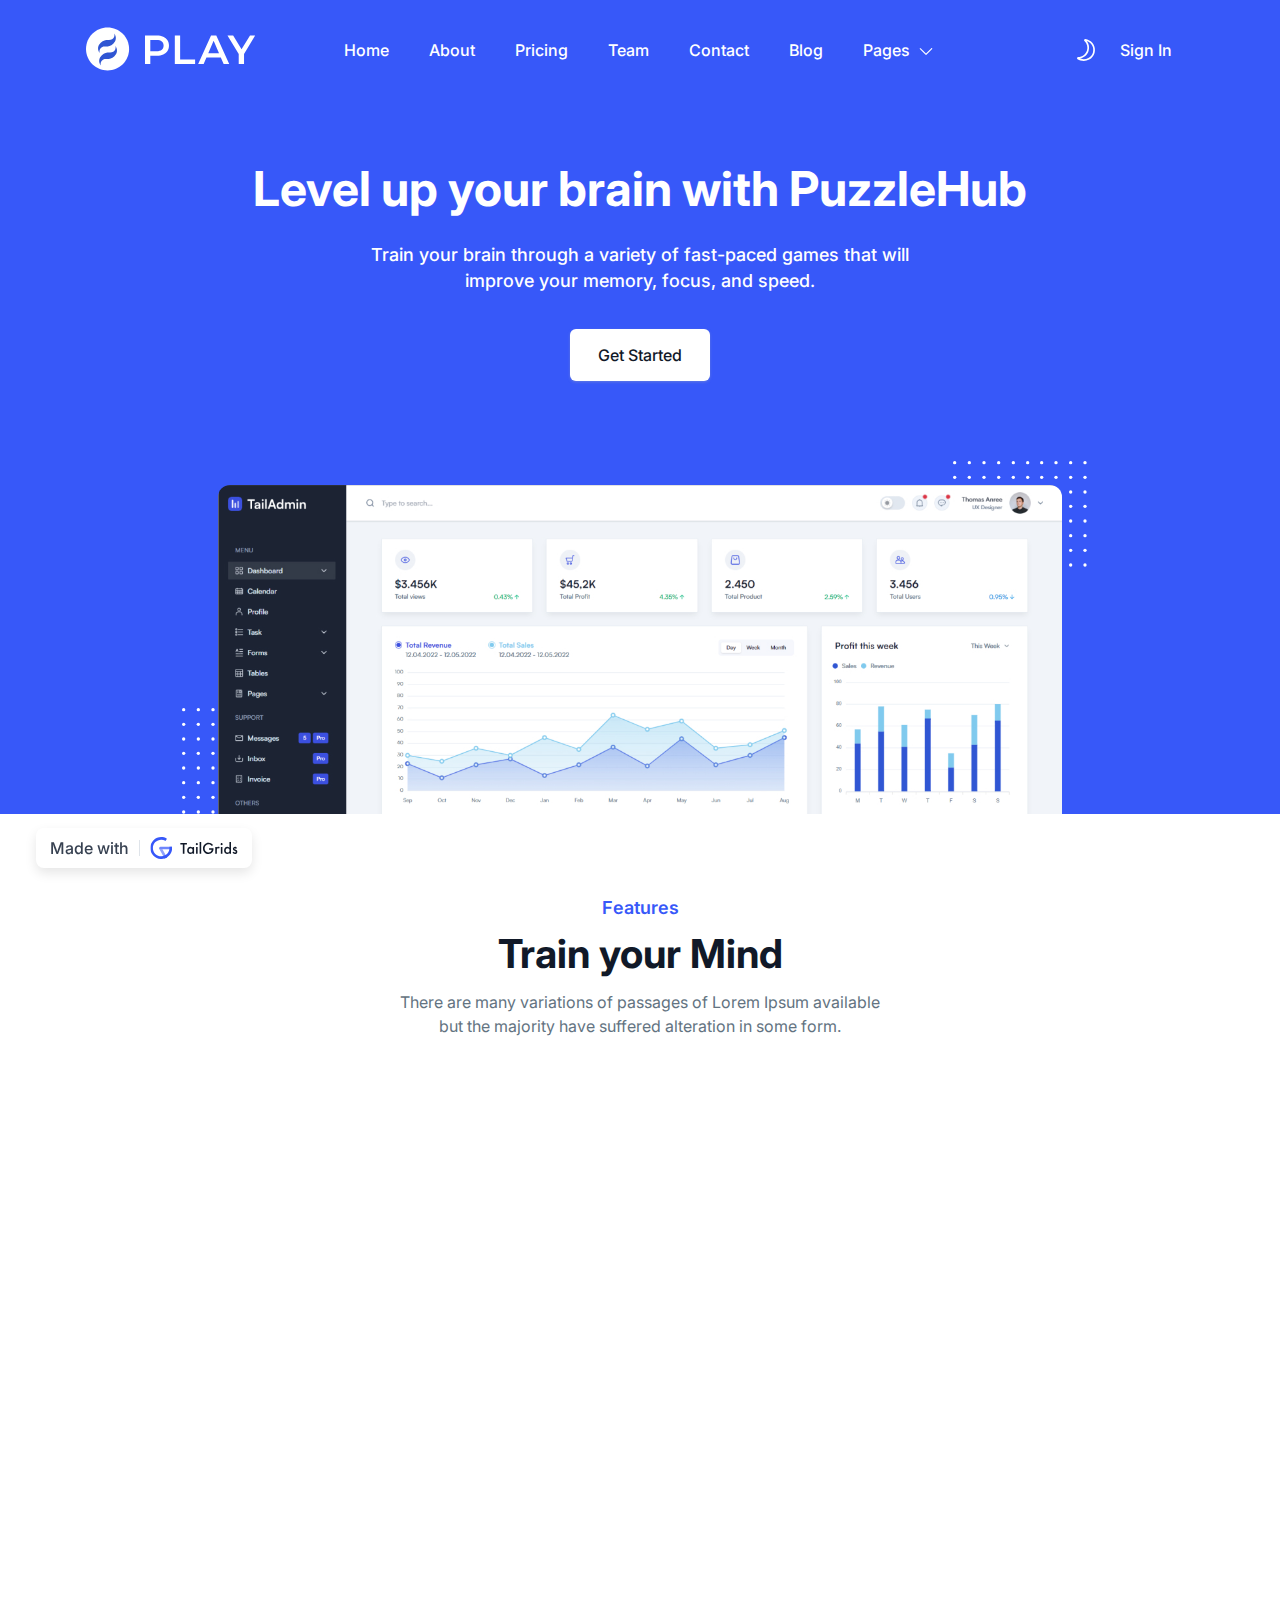
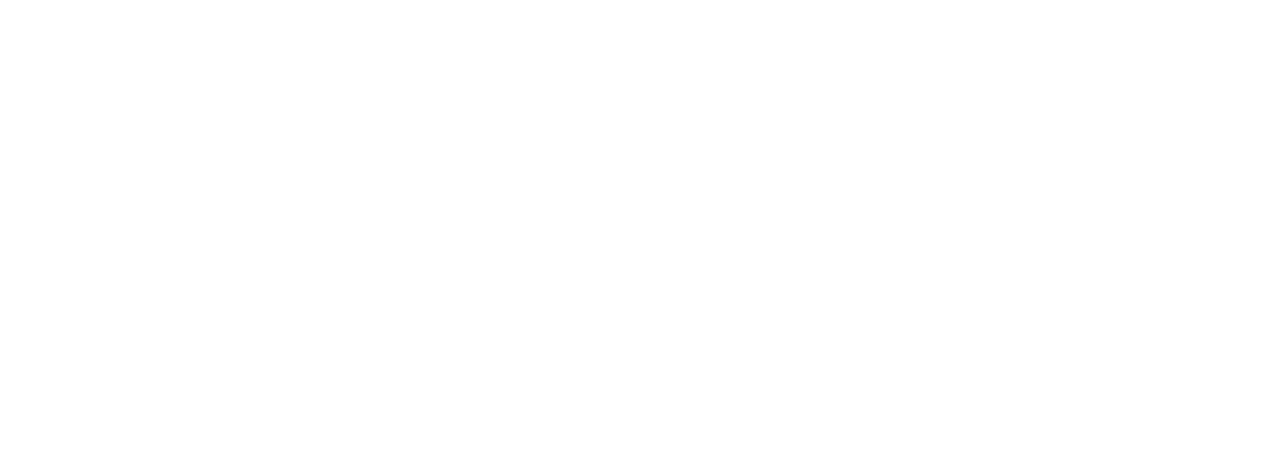
==== index.html @ fcffe61e "first commit" ====
<!DOCTYPE html>
<html lang="en" class="scroll-smooth">
  <head>
    <meta charset="UTF-8" />
    <meta http-equiv="X-UA-Compatible" content="IE=edge" />
    <meta name="viewport" content="width=device-width, initial-scale=1.0" />
    <title>
      Play | Free Tailwind CSS Template for Startup and SaaS By TailGrids
    </title>
    <link
      rel="shortcut icon"
      href="assets/images/favicon.png"
      type="image/x-icon"
    />
    <link rel="stylesheet" href="assets/css/swiper-bundle.min.css" />
    <link rel="stylesheet" href="assets/css/animate.css" />
    <link rel="stylesheet" href="assets/css/tailwind.css" />

    <!-- ==== WOW JS ==== -->
    <script src="assets/js/wow.min.js"></script>
    <script>
      new WOW().init();
    </script>
  </head>

  <body>
    <!-- ====== Navbar Section Start -->
    <div
      class="ud-header absolute left-0 top-0 z-40 flex w-full items-center bg-transparent"
    >
      <div class="container">
        <div class="relative -mx-4 flex items-center justify-between">
          <div class="w-60 max-w-full px-4">
            <a href="index.html" class="navbar-logo block w-full py-5">
              <img
                src="assets/images/logo/logo-white.svg"
                alt="logo"
                class="header-logo w-full"
              />
            </a>
          </div>
          <div class="flex w-full items-center justify-between px-4">
            <div>
              <button
                id="navbarToggler"
                class="absolute right-4 top-1/2 block -translate-y-1/2 rounded-lg px-3 py-[6px] ring-primary focus:ring-2 lg:hidden"
              >
                <span
                  class="relative my-[6px] block h-[2px] w-[30px] bg-white"
                ></span>
                <span
                  class="relative my-[6px] block h-[2px] w-[30px] bg-white"
                ></span>
                <span
                  class="relative my-[6px] block h-[2px] w-[30px] bg-white"
                ></span>
              </button>
              <nav
                id="navbarCollapse"
                class="absolute right-4 top-full hidden w-full max-w-[250px] rounded-lg bg-white py-5 shadow-lg dark:bg-dark-2 lg:static lg:block lg:w-full lg:max-w-full lg:bg-transparent lg:px-4 lg:py-0 lg:shadow-none dark:lg:bg-transparent xl:px-6"
              >
                <ul class="blcok lg:flex 2xl:ml-20">
                  <li class="group relative">
                    <a
                      href="#home"
                      class="ud-menu-scroll mx-8 flex py-2 text-base font-medium text-dark group-hover:text-primary dark:text-white lg:mr-0 lg:inline-flex lg:px-0 lg:py-6 lg:text-white lg:group-hover:text-white lg:group-hover:opacity-70"
                    >
                      Home
                    </a>
                  </li>
                  <li class="group relative">
                    <a
                      href="#about"
                      class="ud-menu-scroll mx-8 flex py-2 text-base font-medium text-dark group-hover:text-primary dark:text-white lg:ml-7 lg:mr-0 lg:inline-flex lg:px-0 lg:py-6 lg:text-white lg:group-hover:text-white lg:group-hover:opacity-70 xl:ml-10"
                    >
                      About
                    </a>
                  </li>
                  <li class="group relative">
                    <a
                      href="#pricing"
                      class="ud-menu-scroll mx-8 flex py-2 text-base font-medium text-dark group-hover:text-primary dark:text-white lg:ml-7 lg:mr-0 lg:inline-flex lg:px-0 lg:py-6 lg:text-white lg:group-hover:text-white lg:group-hover:opacity-70 xl:ml-10"
                    >
                      Pricing
                    </a>
                  </li>
                  <li class="group relative">
                    <a
                      href="#team"
                      class="ud-menu-scroll mx-8 flex py-2 text-base font-medium text-dark group-hover:text-primary dark:text-white lg:ml-7 lg:mr-0 lg:inline-flex lg:px-0 lg:py-6 lg:text-white lg:group-hover:text-white lg:group-hover:opacity-70 xl:ml-10"
                    >
                      Team
                    </a>
                  </li>
                  <li class="group relative">
                    <a
                      href="#contact"
                      class="ud-menu-scroll mx-8 flex py-2 text-base font-medium text-dark group-hover:text-primary dark:text-white lg:ml-7 lg:mr-0 lg:inline-flex lg:px-0 lg:py-6 lg:text-white lg:group-hover:text-white lg:group-hover:opacity-70 xl:ml-10"
                    >
                      Contact
                    </a>
                  </li>
                  <li class="group relative">
                    <a
                      href="blog-grids.html"
                      class="ud-menu-scroll mx-8 flex py-2 text-base font-medium text-dark group-hover:text-primary dark:text-white lg:ml-7 lg:mr-0 lg:inline-flex lg:px-0 lg:py-6 lg:text-white lg:group-hover:text-white lg:group-hover:opacity-70 xl:ml-10"
                    >
                      Blog
                    </a>
                  </li>
                  <li class="submenu-item group relative">
                    <a
                      href="javascript:void(0)"
                      class="relative mx-8 flex items-center justify-between py-2 text-base font-medium text-dark group-hover:text-primary dark:text-white lg:ml-8 lg:mr-0 lg:inline-flex lg:py-6 lg:pl-0 lg:pr-4 lg:text-white lg:group-hover:text-white lg:group-hover:opacity-70 xl:ml-10"
                    >
                      Pages

                      <svg
                        class="ml-2 fill-current"
                        width="16"
                        height="20"
                        viewBox="0 0 16 20"
                        fill="none"
                        xmlns="http://www.w3.org/2000/svg"
                      >
                        <path
                          d="M7.99999 14.9C7.84999 14.9 7.72499 14.85 7.59999 14.75L1.84999 9.10005C1.62499 8.87505 1.62499 8.52505 1.84999 8.30005C2.07499 8.07505 2.42499 8.07505 2.64999 8.30005L7.99999 13.525L13.35 8.25005C13.575 8.02505 13.925 8.02505 14.15 8.25005C14.375 8.47505 14.375 8.82505 14.15 9.05005L8.39999 14.7C8.27499 14.825 8.14999 14.9 7.99999 14.9Z"
                        />
                      </svg>
                    </a>
                    <div
                      class="submenu relative left-0 top-full hidden w-[250px] rounded-sm bg-white p-4 transition-[top] duration-300 group-hover:opacity-100 dark:bg-dark-2 lg:invisible lg:absolute lg:top-[110%] lg:block lg:opacity-0 lg:shadow-lg lg:group-hover:visible lg:group-hover:top-full"
                    >
                      <a
                        href="about.html"
                        class="block rounded px-4 py-[10px] text-sm text-body-color hover:text-primary dark:text-dark-6 dark:hover:text-primary"
                      >
                        About Page
                      </a>
                      <a
                        href="pricing.html"
                        class="block rounded px-4 py-[10px] text-sm text-body-color hover:text-primary dark:text-dark-6 dark:hover:text-primary"
                      >
                        Pricing Page
                      </a>
                      <a
                        href="contact.html"
                        class="block rounded px-4 py-[10px] text-sm text-body-color hover:text-primary dark:text-dark-6 dark:hover:text-primary"
                      >
                        Contact Page
                      </a>
                      <a
                        href="blog-grids.html"
                        class="block rounded px-4 py-[10px] text-sm text-body-color hover:text-primary dark:text-dark-6 dark:hover:text-primary"
                      >
                        Blog Grid Page
                      </a>
                      <a
                        href="blog-details.html"
                        class="block rounded px-4 py-[10px] text-sm text-body-color hover:text-primary dark:text-dark-6 dark:hover:text-primary"
                      >
                        Blog Details Page
                      </a>
                      <a
                        href="404.html"
                        class="block rounded px-4 py-[10px] text-sm text-body-color hover:text-primary dark:text-dark-6 dark:hover:text-primary"
                      >
                        404 Page
                      </a>
                    </div>
                  </li>
                </ul>
              </nav>
            </div>
            <div class="flex items-center justify-end pr-16 lg:pr-0">
              <label
                for="themeSwitcher"
                class="inline-flex cursor-pointer items-center"
                aria-label="themeSwitcher"
                name="themeSwitcher"
              >
                <input
                  type="checkbox"
                  name="themeSwitcher"
                  id="themeSwitcher"
                  class="sr-only"
                />
                <span class="block text-white dark:hidden">
                  <svg
                    class="fill-current"
                    width="24"
                    height="24"
                    viewBox="0 0 24 24"
                    fill="none"
                    xmlns="http://www.w3.org/2000/svg"
                  >
                    <path
                      d="M13.3125 1.50001C12.675 1.31251 12.0375 1.16251 11.3625 1.05001C10.875 0.975006 10.35 1.23751 10.1625 1.68751C9.93751 2.13751 10.05 2.70001 10.425 3.00001C13.0875 5.47501 14.0625 9.11251 12.975 12.525C11.775 16.3125 8.25001 18.975 4.16251 19.0875C3.63751 19.0875 3.22501 19.425 3.07501 19.9125C2.92501 20.4 3.15001 20.925 3.56251 21.1875C4.50001 21.75 5.43751 22.2 6.37501 22.5C7.46251 22.8375 8.58751 22.9875 9.71251 22.9875C11.625 22.9875 13.5 22.5 15.1875 21.5625C17.85 20.1 19.725 17.7375 20.55 14.8875C22.1625 9.26251 18.975 3.37501 13.3125 1.50001ZM18.9375 14.4C18.2625 16.8375 16.6125 18.825 14.4 20.0625C12.075 21.3375 9.41251 21.6 6.90001 20.85C6.63751 20.775 6.33751 20.6625 6.07501 20.55C10.05 19.7625 13.35 16.9125 14.5875 13.0125C15.675 9.56251 15 5.92501 12.7875 3.07501C17.5875 4.68751 20.2875 9.67501 18.9375 14.4Z"
                    />
                  </svg>
                </span>
                <span class="hidden text-white dark:block">
                  <svg
                    class="fill-current"
                    width="24"
                    height="24"
                    viewBox="0 0 24 24"
                    fill="none"
                    xmlns="http://www.w3.org/2000/svg"
                  >
                    <g clip-path="url(#clip0_2172_3070)">
                      <path
                        d="M12 6.89999C9.18752 6.89999 6.90002 9.18749 6.90002 12C6.90002 14.8125 9.18752 17.1 12 17.1C14.8125 17.1 17.1 14.8125 17.1 12C17.1 9.18749 14.8125 6.89999 12 6.89999ZM12 15.4125C10.125 15.4125 8.58752 13.875 8.58752 12C8.58752 10.125 10.125 8.58749 12 8.58749C13.875 8.58749 15.4125 10.125 15.4125 12C15.4125 13.875 13.875 15.4125 12 15.4125Z"
                      />
                      <path
                        d="M12 4.2375C12.45 4.2375 12.8625 3.8625 12.8625 3.375V1.5C12.8625 1.05 12.4875 0.637497 12 0.637497C11.55 0.637497 11.1375 1.0125 11.1375 1.5V3.4125C11.175 3.8625 11.55 4.2375 12 4.2375Z"
                      />
                      <path
                        d="M12 19.7625C11.55 19.7625 11.1375 20.1375 11.1375 20.625V22.5C11.1375 22.95 11.5125 23.3625 12 23.3625C12.45 23.3625 12.8625 22.9875 12.8625 22.5V20.5875C12.8625 20.1375 12.45 19.7625 12 19.7625Z"
                      />
                      <path
                        d="M18.1125 6.74999C18.3375 6.74999 18.5625 6.67499 18.7125 6.48749L19.9125 5.28749C20.25 4.94999 20.25 4.42499 19.9125 4.08749C19.575 3.74999 19.05 3.74999 18.7125 4.08749L17.5125 5.28749C17.175 5.62499 17.175 6.14999 17.5125 6.48749C17.6625 6.67499 17.8875 6.74999 18.1125 6.74999Z"
                      />
                      <path
                        d="M5.32501 17.5125L4.12501 18.675C3.78751 19.0125 3.78751 19.5375 4.12501 19.875C4.27501 20.025 4.50001 20.1375 4.72501 20.1375C4.95001 20.1375 5.17501 20.0625 5.32501 19.875L6.52501 18.675C6.86251 18.3375 6.86251 17.8125 6.52501 17.475C6.18751 17.175 5.62501 17.175 5.32501 17.5125Z"
                      />
                      <path
                        d="M22.5 11.175H20.5875C20.1375 11.175 19.725 11.55 19.725 12.0375C19.725 12.4875 20.1 12.9 20.5875 12.9H22.5C22.95 12.9 23.3625 12.525 23.3625 12.0375C23.3625 11.55 22.95 11.175 22.5 11.175Z"
                      />
                      <path
                        d="M4.23751 12C4.23751 11.55 3.86251 11.1375 3.37501 11.1375H1.50001C1.05001 11.1375 0.637512 11.5125 0.637512 12C0.637512 12.45 1.01251 12.8625 1.50001 12.8625H3.41251C3.86251 12.8625 4.23751 12.45 4.23751 12Z"
                      />
                      <path
                        d="M18.675 17.5125C18.3375 17.175 17.8125 17.175 17.475 17.5125C17.1375 17.85 17.1375 18.375 17.475 18.7125L18.675 19.9125C18.825 20.0625 19.05 20.175 19.275 20.175C19.5 20.175 19.725 20.1 19.875 19.9125C20.2125 19.575 20.2125 19.05 19.875 18.7125L18.675 17.5125Z"
                      />
                      <path
                        d="M5.32501 4.125C4.98751 3.7875 4.46251 3.7875 4.12501 4.125C3.78751 4.4625 3.78751 4.9875 4.12501 5.325L5.32501 6.525C5.47501 6.675 5.70001 6.7875 5.92501 6.7875C6.15001 6.7875 6.37501 6.7125 6.52501 6.525C6.86251 6.1875 6.86251 5.6625 6.52501 5.325L5.32501 4.125Z"
                      />
                    </g>
                    <defs>
                      <clipPath id="clip0_2172_3070">
                        <rect width="24" height="24" fill="white" />
                      </clipPath>
                    </defs>
                  </svg>
                </span>
              </label>
              <div class="hidden sm:flex">
                <a
                  href="signin.html"
                  class="loginBtn px-[22px] py-2 text-base font-medium text-white hover:opacity-70"
                >
                  Sign In
                </a>
              </div>
            </div>
          </div>
        </div>
      </div>
    </div>
    <!-- ====== Navbar Section End -->

<!-- ====== Hero Section Start -->
<div
id="home"
class="relative overflow-hidden bg-primary pt-[120px] md:pt-[130px] lg:pt-[160px]"
>
<div class="container">
  <div class="-mx-4 flex flex-wrap items-center">
    <div class="w-full px-4">
      <div
        class="hero-content wow fadeInUp mx-auto max-w-[780px] text-center"
        data-wow-delay=".2s"
      >
        <h1
          class="mb-6 text-3xl font-bold leading-snug text-white sm:text-4xl sm:leading-snug lg:text-5xl lg:leading-[1.2]"
        >
          Level up your brain with PuzzleHub
        </h1>
        <p
          class="mx-auto mb-9 max-w-[600px] text-base font-medium text-white sm:text-lg sm:leading-[1.44]"
        >
        Train your brain through a variety of fast-paced games 
        that will improve your memory, focus, and speed.
        </p>
        <ul
          class="mb-10 flex flex-wrap items-center justify-center gap-5"
        >
          <li>
            <a
              id="getStartedButton"
              class="inline-flex items-center justify-center rounded-md bg-white px-7 py-[14px] text-center text-base font-medium text-dark shadow-1 transition duration-300 ease-in-out hover:bg-gray-2 hover:text-body-color"
            >
              Get Started
            </a>
          </li>
        </ul>
      </div>
    </div>

    <div class="w-full px-4">
      <div
        class="wow fadeInUp relative z-10 mx-auto max-w-[845px]"
        data-wow-delay=".25s"
      >
        <div class="mt-16">
          <img
            src="assets/images/hero/hero-image.jpg"
            alt="hero"
            class="mx-auto max-w-full rounded-t-xl rounded-tr-xl"
          />
        </div>
        <div class="absolute -left-9 bottom-0 z-[-1]">
          <svg
            width="134"
            height="106"
            viewBox="0 0 134 106"
            fill="none"
            xmlns="http://www.w3.org/2000/svg"
          >
            <circle
              cx="1.66667"
              cy="104"
              r="1.66667"
              transform="rotate(-90 1.66667 104)"
              fill="white"
            />
            <circle
              cx="16.3333"
              cy="104"
              r="1.66667"
              transform="rotate(-90 16.3333 104)"
              fill="white"
            />
            <circle
              cx="31"
              cy="104"
              r="1.66667"
              transform="rotate(-90 31 104)"
              fill="white"
            />
            <circle
              cx="45.6667"
              cy="104"
              r="1.66667"
              transform="rotate(-90 45.6667 104)"
              fill="white"
            />
            <circle
              cx="60.3333"
              cy="104"
              r="1.66667"
              transform="rotate(-90 60.3333 104)"
              fill="white"
            />
            <circle
              cx="88.6667"
              cy="104"
              r="1.66667"
              transform="rotate(-90 88.6667 104)"
              fill="white"
            />
            <circle
              cx="117.667"
              cy="104"
              r="1.66667"
              transform="rotate(-90 117.667 104)"
              fill="white"
            />
            <circle
              cx="74.6667"
              cy="104"
              r="1.66667"
              transform="rotate(-90 74.6667 104)"
              fill="white"
            />
            <circle
              cx="103"
              cy="104"
              r="1.66667"
              transform="rotate(-90 103 104)"
              fill="white"
            />
            <circle
              cx="132"
              cy="104"
              r="1.66667"
              transform="rotate(-90 132 104)"
              fill="white"
            />
            <circle
              cx="1.66667"
              cy="89.3333"
              r="1.66667"
              transform="rotate(-90 1.66667 89.3333)"
              fill="white"
            />
            <circle
              cx="16.3333"
              cy="89.3333"
              r="1.66667"
              transform="rotate(-90 16.3333 89.3333)"
              fill="white"
            />
            <circle
              cx="31"
              cy="89.3333"
              r="1.66667"
              transform="rotate(-90 31 89.3333)"
              fill="white"
            />
            <circle
              cx="45.6667"
              cy="89.3333"
              r="1.66667"
              transform="rotate(-90 45.6667 89.3333)"
              fill="white"
            />
            <circle
              cx="60.3333"
              cy="89.3338"
              r="1.66667"
              transform="rotate(-90 60.3333 89.3338)"
              fill="white"
            />
            <circle
              cx="88.6667"
              cy="89.3338"
              r="1.66667"
              transform="rotate(-90 88.6667 89.3338)"
              fill="white"
            />
            <circle
              cx="117.667"
              cy="89.3338"
              r="1.66667"
              transform="rotate(-90 117.667 89.3338)"
              fill="white"
            />
            <circle
              cx="74.6667"
              cy="89.3338"
              r="1.66667"
              transform="rotate(-90 74.6667 89.3338)"
              fill="white"
            />
            <circle
              cx="103"
              cy="89.3338"
              r="1.66667"
              transform="rotate(-90 103 89.3338)"
              fill="white"
            />
            <circle
              cx="132"
              cy="89.3338"
              r="1.66667"
              transform="rotate(-90 132 89.3338)"
              fill="white"
            />
            <circle
              cx="1.66667"
              cy="74.6673"
              r="1.66667"
              transform="rotate(-90 1.66667 74.6673)"
              fill="white"
            />
            <circle
              cx="1.66667"
              cy="31.0003"
              r="1.66667"
              transform="rotate(-90 1.66667 31.0003)"
              fill="white"
            />
            <circle
              cx="16.3333"
              cy="74.6668"
              r="1.66667"
              transform="rotate(-90 16.3333 74.6668)"
              fill="white"
            />
            <circle
              cx="16.3333"
              cy="31.0003"
              r="1.66667"
              transform="rotate(-90 16.3333 31.0003)"
              fill="white"
            />
            <circle
              cx="31"
              cy="74.6668"
              r="1.66667"
              transform="rotate(-90 31 74.6668)"
              fill="white"
            />
            <circle
              cx="31"
              cy="31.0003"
              r="1.66667"
              transform="rotate(-90 31 31.0003)"
              fill="white"
            />
            <circle
              cx="45.6667"
              cy="74.6668"
              r="1.66667"
              transform="rotate(-90 45.6667 74.6668)"
              fill="white"
            />
            <circle
              cx="45.6667"
              cy="31.0003"
              r="1.66667"
              transform="rotate(-90 45.6667 31.0003)"
              fill="white"
            />
            <circle
              cx="60.3333"
              cy="74.6668"
              r="1.66667"
              transform="rotate(-90 60.3333 74.6668)"
              fill="white"
            />
            <circle
              cx="60.3333"
              cy="31.0001"
              r="1.66667"
              transform="rotate(-90 60.3333 31.0001)"
              fill="white"
            />
            <circle
              cx="88.6667"
              cy="74.6668"
              r="1.66667"
              transform="rotate(-90 88.6667 74.6668)"
              fill="white"
            />
            <circle
              cx="88.6667"
              cy="31.0001"
              r="1.66667"
              transform="rotate(-90 88.6667 31.0001)"
              fill="white"
            />
            <circle
              cx="117.667"
              cy="74.6668"
              r="1.66667"
              transform="rotate(-90 117.667 74.6668)"
              fill="white"
            />
            <circle
              cx="117.667"
              cy="31.0001"
              r="1.66667"
              transform="rotate(-90 117.667 31.0001)"
              fill="white"
            />
            <circle
              cx="74.6667"
              cy="74.6668"
              r="1.66667"
              transform="rotate(-90 74.6667 74.6668)"
              fill="white"
            />
            <circle
              cx="74.6667"
              cy="31.0001"
              r="1.66667"
              transform="rotate(-90 74.6667 31.0001)"
              fill="white"
            />
            <circle
              cx="103"
              cy="74.6668"
              r="1.66667"
              transform="rotate(-90 103 74.6668)"
              fill="white"
            />
            <circle
              cx="103"
              cy="31.0001"
              r="1.66667"
              transform="rotate(-90 103 31.0001)"
              fill="white"
            />
            <circle
              cx="132"
              cy="74.6668"
              r="1.66667"
              transform="rotate(-90 132 74.6668)"
              fill="white"
            />
            <circle
              cx="132"
              cy="31.0001"
              r="1.66667"
              transform="rotate(-90 132 31.0001)"
              fill="white"
            />
            <circle
              cx="1.66667"
              cy="60.0003"
              r="1.66667"
              transform="rotate(-90 1.66667 60.0003)"
              fill="white"
            />
            <circle
              cx="1.66667"
              cy="16.3336"
              r="1.66667"
              transform="rotate(-90 1.66667 16.3336)"
              fill="white"
            />
            <circle
              cx="16.3333"
              cy="60.0003"
              r="1.66667"
              transform="rotate(-90 16.3333 60.0003)"
              fill="white"
            />
            <circle
              cx="16.3333"
              cy="16.3336"
              r="1.66667"
              transform="rotate(-90 16.3333 16.3336)"
              fill="white"
            />
            <circle
              cx="31"
              cy="60.0003"
              r="1.66667"
              transform="rotate(-90 31 60.0003)"
              fill="white"
            />
            <circle
              cx="31"
              cy="16.3336"
              r="1.66667"
              transform="rotate(-90 31 16.3336)"
              fill="white"
            />
            <circle
              cx="45.6667"
              cy="60.0003"
              r="1.66667"
              transform="rotate(-90 45.6667 60.0003)"
              fill="white"
            />
            <circle
              cx="45.6667"
              cy="16.3336"
              r="1.66667"
              transform="rotate(-90 45.6667 16.3336)"
              fill="white"
            />
            <circle
              cx="60.3333"
              cy="60.0003"
              r="1.66667"
              transform="rotate(-90 60.3333 60.0003)"
              fill="white"
            />
            <circle
              cx="60.3333"
              cy="16.3336"
              r="1.66667"
              transform="rotate(-90 60.3333 16.3336)"
              fill="white"
            />
            <circle
              cx="88.6667"
              cy="60.0003"
              r="1.66667"
              transform="rotate(-90 88.6667 60.0003)"
              fill="white"
            />
            <circle
              cx="88.6667"
              cy="16.3336"
              r="1.66667"
              transform="rotate(-90 88.6667 16.3336)"
              fill="white"
            />
            <circle
              cx="117.667"
              cy="60.0003"
              r="1.66667"
              transform="rotate(-90 117.667 60.0003)"
              fill="white"
            />
            <circle
              cx="117.667"
              cy="16.3336"
              r="1.66667"
              transform="rotate(-90 117.667 16.3336)"
              fill="white"
            />
            <circle
              cx="74.6667"
              cy="60.0003"
              r="1.66667"
              transform="rotate(-90 74.6667 60.0003)"
              fill="white"
            />
            <circle
              cx="74.6667"
              cy="16.3336"
              r="1.66667"
              transform="rotate(-90 74.6667 16.3336)"
              fill="white"
            />
            <circle
              cx="103"
              cy="60.0003"
              r="1.66667"
              transform="rotate(-90 103 60.0003)"
              fill="white"
            />
            <circle
              cx="103"
              cy="16.3336"
              r="1.66667"
              transform="rotate(-90 103 16.3336)"
              fill="white"
            />
            <circle
              cx="132"
              cy="60.0003"
              r="1.66667"
              transform="rotate(-90 132 60.0003)"
              fill="white"
            />
            <circle
              cx="132"
              cy="16.3336"
              r="1.66667"
              transform="rotate(-90 132 16.3336)"
              fill="white"
            />
            <circle
              cx="1.66667"
              cy="45.3336"
              r="1.66667"
              transform="rotate(-90 1.66667 45.3336)"
              fill="white"
            />
            <circle
              cx="1.66667"
              cy="1.66683"
              r="1.66667"
              transform="rotate(-90 1.66667 1.66683)"
              fill="white"
            />
            <circle
              cx="16.3333"
              cy="45.3336"
              r="1.66667"
              transform="rotate(-90 16.3333 45.3336)"
              fill="white"
            />
            <circle
              cx="16.3333"
              cy="1.66683"
              r="1.66667"
              transform="rotate(-90 16.3333 1.66683)"
              fill="white"
            />
            <circle
              cx="31"
              cy="45.3336"
              r="1.66667"
              transform="rotate(-90 31 45.3336)"
              fill="white"
            />
            <circle
              cx="31"
              cy="1.66683"
              r="1.66667"
              transform="rotate(-90 31 1.66683)"
              fill="white"
            />
            <circle
              cx="45.6667"
              cy="45.3336"
              r="1.66667"
              transform="rotate(-90 45.6667 45.3336)"
              fill="white"
            />
            <circle
              cx="45.6667"
              cy="1.66683"
              r="1.66667"
              transform="rotate(-90 45.6667 1.66683)"
              fill="white"
            />
            <circle
              cx="60.3333"
              cy="45.3338"
              r="1.66667"
              transform="rotate(-90 60.3333 45.3338)"
              fill="white"
            />
            <circle
              cx="60.3333"
              cy="1.66707"
              r="1.66667"
              transform="rotate(-90 60.3333 1.66707)"
              fill="white"
            />
            <circle
              cx="88.6667"
              cy="45.3338"
              r="1.66667"
              transform="rotate(-90 88.6667 45.3338)"
              fill="white"
            />
            <circle
              cx="88.6667"
              cy="1.66707"
              r="1.66667"
              transform="rotate(-90 88.6667 1.66707)"
              fill="white"
            />
            <circle
              cx="117.667"
              cy="45.3338"
              r="1.66667"
              transform="rotate(-90 117.667 45.3338)"
              fill="white"
            />
            <circle
              cx="117.667"
              cy="1.66707"
              r="1.66667"
              transform="rotate(-90 117.667 1.66707)"
              fill="white"
            />
            <circle
              cx="74.6667"
              cy="45.3338"
              r="1.66667"
              transform="rotate(-90 74.6667 45.3338)"
              fill="white"
            />
            <circle
              cx="74.6667"
              cy="1.66707"
              r="1.66667"
              transform="rotate(-90 74.6667 1.66707)"
              fill="white"
            />
            <circle
              cx="103"
              cy="45.3338"
              r="1.66667"
              transform="rotate(-90 103 45.3338)"
              fill="white"
            />
            <circle
              cx="103"
              cy="1.66707"
              r="1.66667"
              transform="rotate(-90 103 1.66707)"
              fill="white"
            />
            <circle
              cx="132"
              cy="45.3338"
              r="1.66667"
              transform="rotate(-90 132 45.3338)"
              fill="white"
            />
            <circle
              cx="132"
              cy="1.66707"
              r="1.66667"
              transform="rotate(-90 132 1.66707)"
              fill="white"
            />
          </svg>
        </div>
        <div class="absolute -right-6 -top-6 z-[-1]">
          <svg
            width="134"
            height="106"
            viewBox="0 0 134 106"
            fill="none"
            xmlns="http://www.w3.org/2000/svg"
          >
            <circle
              cx="1.66667"
              cy="104"
              r="1.66667"
              transform="rotate(-90 1.66667 104)"
              fill="white"
            />
            <circle
              cx="16.3333"
              cy="104"
              r="1.66667"
              transform="rotate(-90 16.3333 104)"
              fill="white"
            />
            <circle
              cx="31"
              cy="104"
              r="1.66667"
              transform="rotate(-90 31 104)"
              fill="white"
            />
            <circle
              cx="45.6667"
              cy="104"
              r="1.66667"
              transform="rotate(-90 45.6667 104)"
              fill="white"
            />
            <circle
              cx="60.3333"
              cy="104"
              r="1.66667"
              transform="rotate(-90 60.3333 104)"
              fill="white"
            />
            <circle
              cx="88.6667"
              cy="104"
              r="1.66667"
              transform="rotate(-90 88.6667 104)"
              fill="white"
            />
            <circle
              cx="117.667"
              cy="104"
              r="1.66667"
              transform="rotate(-90 117.667 104)"
              fill="white"
            />
            <circle
              cx="74.6667"
              cy="104"
              r="1.66667"
              transform="rotate(-90 74.6667 104)"
              fill="white"
            />
            <circle
              cx="103"
              cy="104"
              r="1.66667"
              transform="rotate(-90 103 104)"
              fill="white"
            />
            <circle
              cx="132"
              cy="104"
              r="1.66667"
              transform="rotate(-90 132 104)"
              fill="white"
            />
            <circle
              cx="1.66667"
              cy="89.3333"
              r="1.66667"
              transform="rotate(-90 1.66667 89.3333)"
              fill="white"
            />
            <circle
              cx="16.3333"
              cy="89.3333"
              r="1.66667"
              transform="rotate(-90 16.3333 89.3333)"
              fill="white"
            />
            <circle
              cx="31"
              cy="89.3333"
              r="1.66667"
              transform="rotate(-90 31 89.3333)"
              fill="white"
            />
            <circle
              cx="45.6667"
              cy="89.3333"
              r="1.66667"
              transform="rotate(-90 45.6667 89.3333)"
              fill="white"
            />
            <circle
              cx="60.3333"
              cy="89.3338"
              r="1.66667"
              transform="rotate(-90 60.3333 89.3338)"
              fill="white"
            />
            <circle
              cx="88.6667"
              cy="89.3338"
              r="1.66667"
              transform="rotate(-90 88.6667 89.3338)"
              fill="white"
            />
            <circle
              cx="117.667"
              cy="89.3338"
              r="1.66667"
              transform="rotate(-90 117.667 89.3338)"
              fill="white"
            />
            <circle
              cx="74.6667"
              cy="89.3338"
              r="1.66667"
              transform="rotate(-90 74.6667 89.3338)"
              fill="white"
            />
            <circle
              cx="103"
              cy="89.3338"
              r="1.66667"
              transform="rotate(-90 103 89.3338)"
              fill="white"
            />
            <circle
              cx="132"
              cy="89.3338"
              r="1.66667"
              transform="rotate(-90 132 89.3338)"
              fill="white"
            />
            <circle
              cx="1.66667"
              cy="74.6673"
              r="1.66667"
              transform="rotate(-90 1.66667 74.6673)"
              fill="white"
            />
            <circle
              cx="1.66667"
              cy="31.0003"
              r="1.66667"
              transform="rotate(-90 1.66667 31.0003)"
              fill="white"
            />
            <circle
              cx="16.3333"
              cy="74.6668"
              r="1.66667"
              transform="rotate(-90 16.3333 74.6668)"
              fill="white"
            />
            <circle
              cx="16.3333"
              cy="31.0003"
              r="1.66667"
              transform="rotate(-90 16.3333 31.0003)"
              fill="white"
            />
            <circle
              cx="31"
              cy="74.6668"
              r="1.66667"
              transform="rotate(-90 31 74.6668)"
              fill="white"
            />
            <circle
              cx="31"
              cy="31.0003"
              r="1.66667"
              transform="rotate(-90 31 31.0003)"
              fill="white"
            />
            <circle
              cx="45.6667"
              cy="74.6668"
              r="1.66667"
              transform="rotate(-90 45.6667 74.6668)"
              fill="white"
            />
            <circle
              cx="45.6667"
              cy="31.0003"
              r="1.66667"
              transform="rotate(-90 45.6667 31.0003)"
              fill="white"
            />
            <circle
              cx="60.3333"
              cy="74.6668"
              r="1.66667"
              transform="rotate(-90 60.3333 74.6668)"
              fill="white"
            />
            <circle
              cx="60.3333"
              cy="31.0001"
              r="1.66667"
              transform="rotate(-90 60.3333 31.0001)"
              fill="white"
            />
            <circle
              cx="88.6667"
              cy="74.6668"
              r="1.66667"
              transform="rotate(-90 88.6667 74.6668)"
              fill="white"
            />
            <circle
              cx="88.6667"
              cy="31.0001"
              r="1.66667"
              transform="rotate(-90 88.6667 31.0001)"
              fill="white"
            />
            <circle
              cx="117.667"
              cy="74.6668"
              r="1.66667"
              transform="rotate(-90 117.667 74.6668)"
              fill="white"
            />
            <circle
              cx="117.667"
              cy="31.0001"
              r="1.66667"
              transform="rotate(-90 117.667 31.0001)"
              fill="white"
            />
            <circle
              cx="74.6667"
              cy="74.6668"
              r="1.66667"
              transform="rotate(-90 74.6667 74.6668)"
              fill="white"
            />
            <circle
              cx="74.6667"
              cy="31.0001"
              r="1.66667"
              transform="rotate(-90 74.6667 31.0001)"
              fill="white"
            />
            <circle
              cx="103"
              cy="74.6668"
              r="1.66667"
              transform="rotate(-90 103 74.6668)"
              fill="white"
            />
            <circle
              cx="103"
              cy="31.0001"
              r="1.66667"
              transform="rotate(-90 103 31.0001)"
              fill="white"
            />
            <circle
              cx="132"
              cy="74.6668"
              r="1.66667"
              transform="rotate(-90 132 74.6668)"
              fill="white"
            />
            <circle
              cx="132"
              cy="31.0001"
              r="1.66667"
              transform="rotate(-90 132 31.0001)"
              fill="white"
            />
            <circle
              cx="1.66667"
              cy="60.0003"
              r="1.66667"
              transform="rotate(-90 1.66667 60.0003)"
              fill="white"
            />
            <circle
              cx="1.66667"
              cy="16.3336"
              r="1.66667"
              transform="rotate(-90 1.66667 16.3336)"
              fill="white"
            />
            <circle
              cx="16.3333"
              cy="60.0003"
              r="1.66667"
              transform="rotate(-90 16.3333 60.0003)"
              fill="white"
            />
            <circle
              cx="16.3333"
              cy="16.3336"
              r="1.66667"
              transform="rotate(-90 16.3333 16.3336)"
              fill="white"
            />
            <circle
              cx="31"
              cy="60.0003"
              r="1.66667"
              transform="rotate(-90 31 60.0003)"
              fill="white"
            />
            <circle
              cx="31"
              cy="16.3336"
              r="1.66667"
              transform="rotate(-90 31 16.3336)"
              fill="white"
            />
            <circle
              cx="45.6667"
              cy="60.0003"
              r="1.66667"
              transform="rotate(-90 45.6667 60.0003)"
              fill="white"
            />
            <circle
              cx="45.6667"
              cy="16.3336"
              r="1.66667"
              transform="rotate(-90 45.6667 16.3336)"
              fill="white"
            />
            <circle
              cx="60.3333"
              cy="60.0003"
              r="1.66667"
              transform="rotate(-90 60.3333 60.0003)"
              fill="white"
            />
            <circle
              cx="60.3333"
              cy="16.3336"
              r="1.66667"
              transform="rotate(-90 60.3333 16.3336)"
              fill="white"
            />
            <circle
              cx="88.6667"
              cy="60.0003"
              r="1.66667"
              transform="rotate(-90 88.6667 60.0003)"
              fill="white"
            />
            <circle
              cx="88.6667"
              cy="16.3336"
              r="1.66667"
              transform="rotate(-90 88.6667 16.3336)"
              fill="white"
            />
            <circle
              cx="117.667"
              cy="60.0003"
              r="1.66667"
              transform="rotate(-90 117.667 60.0003)"
              fill="white"
            />
            <circle
              cx="117.667"
              cy="16.3336"
              r="1.66667"
              transform="rotate(-90 117.667 16.3336)"
              fill="white"
            />
            <circle
              cx="74.6667"
              cy="60.0003"
              r="1.66667"
              transform="rotate(-90 74.6667 60.0003)"
              fill="white"
            />
            <circle
              cx="74.6667"
              cy="16.3336"
              r="1.66667"
              transform="rotate(-90 74.6667 16.3336)"
              fill="white"
            />
            <circle
              cx="103"
              cy="60.0003"
              r="1.66667"
              transform="rotate(-90 103 60.0003)"
              fill="white"
            />
            <circle
              cx="103"
              cy="16.3336"
              r="1.66667"
              transform="rotate(-90 103 16.3336)"
              fill="white"
            />
            <circle
              cx="132"
              cy="60.0003"
              r="1.66667"
              transform="rotate(-90 132 60.0003)"
              fill="white"
            />
            <circle
              cx="132"
              cy="16.3336"
              r="1.66667"
              transform="rotate(-90 132 16.3336)"
              fill="white"
            />
            <circle
              cx="1.66667"
              cy="45.3336"
              r="1.66667"
              transform="rotate(-90 1.66667 45.3336)"
              fill="white"
            />
            <circle
              cx="1.66667"
              cy="1.66683"
              r="1.66667"
              transform="rotate(-90 1.66667 1.66683)"
              fill="white"
            />
            <circle
              cx="16.3333"
              cy="45.3336"
              r="1.66667"
              transform="rotate(-90 16.3333 45.3336)"
              fill="white"
            />
            <circle
              cx="16.3333"
              cy="1.66683"
              r="1.66667"
              transform="rotate(-90 16.3333 1.66683)"
              fill="white"
            />
            <circle
              cx="31"
              cy="45.3336"
              r="1.66667"
              transform="rotate(-90 31 45.3336)"
              fill="white"
            />
            <circle
              cx="31"
              cy="1.66683"
              r="1.66667"
              transform="rotate(-90 31 1.66683)"
              fill="white"
            />
            <circle
              cx="45.6667"
              cy="45.3336"
              r="1.66667"
              transform="rotate(-90 45.6667 45.3336)"
              fill="white"
            />
            <circle
              cx="45.6667"
              cy="1.66683"
              r="1.66667"
              transform="rotate(-90 45.6667 1.66683)"
              fill="white"
            />
            <circle
              cx="60.3333"
              cy="45.3338"
              r="1.66667"
              transform="rotate(-90 60.3333 45.3338)"
              fill="white"
            />
            <circle
              cx="60.3333"
              cy="1.66707"
              r="1.66667"
              transform="rotate(-90 60.3333 1.66707)"
              fill="white"
            />
            <circle
              cx="88.6667"
              cy="45.3338"
              r="1.66667"
              transform="rotate(-90 88.6667 45.3338)"
              fill="white"
            />
            <circle
              cx="88.6667"
              cy="1.66707"
              r="1.66667"
              transform="rotate(-90 88.6667 1.66707)"
              fill="white"
            />
            <circle
              cx="117.667"
              cy="45.3338"
              r="1.66667"
              transform="rotate(-90 117.667 45.3338)"
              fill="white"
            />
            <circle
              cx="117.667"
              cy="1.66707"
              r="1.66667"
              transform="rotate(-90 117.667 1.66707)"
              fill="white"
            />
            <circle
              cx="74.6667"
              cy="45.3338"
              r="1.66667"
              transform="rotate(-90 74.6667 45.3338)"
              fill="white"
            />
            <circle
              cx="74.6667"
              cy="1.66707"
              r="1.66667"
              transform="rotate(-90 74.6667 1.66707)"
              fill="white"
            />
            <circle
              cx="103"
              cy="45.3338"
              r="1.66667"
              transform="rotate(-90 103 45.3338)"
              fill="white"
            />
            <circle
              cx="103"
              cy="1.66707"
              r="1.66667"
              transform="rotate(-90 103 1.66707)"
              fill="white"
            />
            <circle
              cx="132"
              cy="45.3338"
              r="1.66667"
              transform="rotate(-90 132 45.3338)"
              fill="white"
            />
            <circle
              cx="132"
              cy="1.66707"
              r="1.66667"
              transform="rotate(-90 132 1.66707)"
              fill="white"
            />
          </svg>
        </div>
      </div>
    </div>
  </div>
</div>
</div>
<!-- ====== Hero Section End -->

    <!-- ====== Features Section Start -->
    <section class="pb-8 pt-20 dark:bg-dark lg:pb-[70px] lg:pt-[420px]">
      <div class="container">
        <div class="-mx-4 flex flex-wrap">
          <div class="w-full px-4">
            <div class="mx-auto mb-12 max-w-[485px] text-center lg:mb-[70px]">
              <span class="mb-2 block text-lg font-semibold text-primary">
                Features
              </span>
              <h2
                class="mb-3 text-3xl font-bold text-dark dark:text-white sm:text-4xl md:text-[40px] md:leading-[1.2]"
              >
              Train your Mind
              </h2>
              <p class="text-base text-body-color dark:text-dark-6">
                There are many variations of passages of Lorem Ipsum available
                but the majority have suffered alteration in some form.
              </p>
            </div>
          </div>
        </div>
        <div class="-mx-4 flex flex-wrap">
          <div class="w-full px-4 md:w-1/2 lg:w-1/4">
            <div class="wow fadeInUp group mb-12" data-wow-delay=".1s">
              <div
                class="relative z-10 mb-10 flex h-[70px] w-[70px] items-center justify-center rounded-[14px] bg-primary"
              >
                <span
                  class="absolute left-0 top-0 -z-[1] mb-8 flex h-[70px] w-[70px] rotate-[25deg] items-center justify-center rounded-[14px] bg-primary bg-opacity-20 duration-300 group-hover:rotate-45"
                ></span>
                <svg
                  width="37"
                  height="37"
                  viewBox="0 0 37 37"
                  fill="none"
                  xmlns="http://www.w3.org/2000/svg"
                >
                  <path
                    d="M30.5801 8.30514H27.9926C28.6113 7.85514 29.1176 7.34889 29.3426 6.73014C29.6801 5.88639 29.6801 4.48014 27.9363 2.84889C26.0801 1.04889 24.3926 1.04889 23.3238 1.33014C20.9051 1.94889 19.2738 4.76139 18.3738 6.78639C17.4738 4.76139 15.8426 2.00514 13.4238 1.33014C12.3551 1.04889 10.6676 1.10514 8.81133 2.84889C7.06758 4.53639 7.12383 5.88639 7.40508 6.73014C7.63008 7.34889 8.13633 7.85514 8.75508 8.30514H5.71758C4.08633 8.30514 2.73633 9.65514 2.73633 11.2864V14.9989C2.73633 16.5739 4.03008 17.8676 5.60508 17.9239V31.6489C5.60508 33.5614 7.18008 35.1926 9.14883 35.1926H27.5426C29.4551 35.1926 31.0863 33.6176 31.0863 31.6489V17.8676C32.4926 17.6426 33.5613 16.4051 33.5613 14.9426V11.2301C33.5613 9.59889 32.2113 8.30514 30.5801 8.30514ZM23.9426 3.69264C23.9988 3.69264 24.1676 3.63639 24.3363 3.63639C24.7301 3.63639 25.3488 3.80514 26.1926 4.59264C26.8676 5.21139 27.0363 5.66139 26.9801 5.77389C26.6988 6.56139 23.8863 7.40514 20.6801 7.74264C21.4676 5.99889 22.6488 4.03014 23.9426 3.69264ZM10.4988 4.64889C11.3426 3.86139 11.9613 3.69264 12.3551 3.69264C12.5238 3.69264 12.6363 3.74889 12.7488 3.74889C14.0426 4.08639 15.2801 5.99889 16.0676 7.79889C12.8613 7.46139 10.0488 6.61764 9.76758 5.83014C9.71133 5.66139 9.88008 5.26764 10.4988 4.64889ZM5.26758 14.9426V11.2301C5.26758 11.0051 5.43633 10.7801 5.71758 10.7801H30.5801C30.8051 10.7801 31.0301 10.9489 31.0301 11.2301V14.9426C31.0301 15.1676 30.8613 15.3926 30.5801 15.3926H5.71758C5.49258 15.3926 5.26758 15.2239 5.26758 14.9426ZM27.5426 32.6614H9.14883C8.58633 32.6614 8.13633 32.2114 8.13633 31.6489V17.9239H28.4988V31.6489C28.5551 32.2114 28.1051 32.6614 27.5426 32.6614Z"
                    fill="white"
                  />
                </svg>
              </div>
              <h4 class="mb-3 text-xl font-bold text-dark dark:text-white">
                Coordination
              </h4>
              <p class="mb-8 text-body-color dark:text-dark-6 lg:mb-9">
                Boost your coordination skills and challenge your dexterity with our collection of interactive puzzles that will put your hand-eye coordination to the test.
              </p>
              <a
                href="javascript:void(0)"
                class="text-base font-medium text-dark hover:text-primary dark:text-white dark:hover:text-primary"
              >
                Learn More
              </a>
            </div>
          </div>
          <div class="w-full px-4 md:w-1/2 lg:w-1/4">
            <div class="wow fadeInUp group mb-12" data-wow-delay=".15s">
              <div
                class="relative z-10 mb-10 flex h-[70px] w-[70px] items-center justify-center rounded-[14px] bg-primary"
              >
                <span
                  class="absolute left-0 top-0 -z-[1] mb-8 flex h-[70px] w-[70px] rotate-[25deg] items-center justify-center rounded-[14px] bg-primary bg-opacity-20 duration-300 group-hover:rotate-45"
                ></span>
                <svg
                  width="36"
                  height="36"
                  viewBox="0 0 36 36"
                  fill="none"
                  xmlns="http://www.w3.org/2000/svg"
                >
                  <path
                    d="M30.5998 1.01245H5.39981C2.98105 1.01245 0.956055 2.9812 0.956055 5.4562V30.6562C0.956055 33.075 2.9248 35.0437 5.39981 35.0437H30.5998C33.0186 35.0437 34.9873 33.075 34.9873 30.6562V5.39995C34.9873 2.9812 33.0186 1.01245 30.5998 1.01245ZM5.39981 3.48745H30.5998C31.6123 3.48745 32.4561 4.3312 32.4561 5.39995V11.1937H3.4873V5.39995C3.4873 4.38745 4.38731 3.48745 5.39981 3.48745ZM3.4873 30.6V13.725H23.0623V32.5125H5.39981C4.38731 32.5125 3.4873 31.6125 3.4873 30.6ZM30.5998 32.5125H25.5373V13.725H32.4561V30.6C32.5123 31.6125 31.6123 32.5125 30.5998 32.5125Z"
                    fill="white"
                  />
                </svg>
              </div>
              <h4 class="mb-3 text-xl font-bold text-dark dark:text-white">
                Memory
              </h4>
              <p class="mb-8 text-body-color dark:text-dark-6 lg:mb-9">
                Train your memory with our captivating collection of puzzles that will challenge your recall and concentration skills.
              </p>
              <a
                href="javascript:void(0)"
                class="text-base font-medium text-dark hover:text-primary dark:text-white dark:hover:text-primary"
              >
                Learn More
              </a>
            </div>
          </div>
          <div class="w-full px-4 md:w-1/2 lg:w-1/4">
            <div class="wow fadeInUp group mb-12" data-wow-delay=".2s">
              <div
                class="relative z-10 mb-10 flex h-[70px] w-[70px] items-center justify-center rounded-[14px] bg-primary"
              >
                <span
                  class="absolute left-0 top-0 -z-[1] mb-8 flex h-[70px] w-[70px] rotate-[25deg] items-center justify-center rounded-[14px] bg-primary bg-opacity-20 duration-300 group-hover:rotate-45"
                ></span>
                <svg
                  width="37"
                  height="37"
                  viewBox="0 0 37 37"
                  fill="none"
                  xmlns="http://www.w3.org/2000/svg"
                >
                  <path
                    d="M33.5613 21.4677L31.3675 20.1177C30.805 19.7239 30.0175 19.9489 29.6238 20.5114C29.23 21.1302 29.455 21.8614 30.0175 22.2552L31.48 23.2114L18.1488 31.5927L4.76127 23.2114L6.22377 22.2552C6.84252 21.8614 7.01127 21.0739 6.61752 20.5114C6.22377 19.8927 5.43627 19.7239 4.87377 20.1177L2.68002 21.4677C2.11752 21.8614 1.72377 22.4802 1.72377 23.1552C1.72377 23.8302 2.06127 24.5052 2.68002 24.8427L17.08 33.8989C17.4175 34.1239 17.755 34.1802 18.1488 34.1802C18.5425 34.1802 18.88 34.0677 19.2175 33.8989L33.5613 24.8989C34.1238 24.5052 34.5175 23.8864 34.5175 23.2114C34.5175 22.5364 34.18 21.8614 33.5613 21.4677Z"
                    fill="white"
                  />
                  <path
                    d="M20.1175 20.4552L18.1488 21.6364L16.18 20.3989C15.5613 20.0052 14.83 20.2302 14.4363 20.7927C14.0425 21.4114 14.2675 22.1427 14.83 22.5364L17.4738 24.1677C17.6988 24.2802 17.9238 24.3364 18.1488 24.3364C18.3738 24.3364 18.5988 24.2802 18.8238 24.1677L21.4675 22.5364C22.0863 22.1427 22.255 21.3552 21.8613 20.7927C21.4675 20.2302 20.68 20.0614 20.1175 20.4552Z"
                    fill="white"
                  />
                  <path
                    d="M7.74252 18.0927L11.455 20.4552C11.68 20.5677 11.905 20.6239 12.13 20.6239C12.5238 20.6239 12.9738 20.3989 13.1988 20.0052C13.5925 19.3864 13.3675 18.6552 12.805 18.2614L9.09252 15.8989C8.47377 15.5052 7.74252 15.7302 7.34877 16.2927C6.95502 16.9677 7.12377 17.7552 7.74252 18.0927Z"
                    fill="white"
                  />
                  <path
                    d="M5.04252 16.1802C5.43627 16.1802 5.88627 15.9552 6.11127 15.5614C6.50502 14.9427 6.28002 14.2114 5.71752 13.8177L4.81752 13.2552L5.71752 12.6927C6.33627 12.2989 6.50502 11.5114 6.11127 10.9489C5.71752 10.3302 4.93002 10.1614 4.36752 10.5552L1.72377 12.1864C1.33002 12.4114 1.10502 12.8052 1.10502 13.2552C1.10502 13.7052 1.33002 14.0989 1.72377 14.3239L4.36752 15.9552C4.53627 16.1239 4.76127 16.1802 5.04252 16.1802Z"
                    fill="white"
                  />
                  <path
                    d="M8.41752 10.7239C8.64252 10.7239 8.86752 10.6677 9.09252 10.5552L12.805 8.1927C13.4238 7.79895 13.5925 7.01145 13.1988 6.44895C12.805 5.8302 12.0175 5.66145 11.455 6.0552L7.74252 8.4177C7.12377 8.81145 6.95502 9.59895 7.34877 10.1614C7.57377 10.4989 7.96752 10.7239 8.41752 10.7239Z"
                    fill="white"
                  />
                  <path
                    d="M16.18 6.05522L18.1488 4.81772L20.1175 6.05522C20.3425 6.16772 20.5675 6.22397 20.7925 6.22397C21.1863 6.22397 21.6363 5.99897 21.8613 5.60522C22.255 4.98647 22.03 4.25522 21.4675 3.86147L18.8238 2.23022C18.43 1.94897 17.8675 1.94897 17.4738 2.23022L14.83 3.86147C14.2113 4.25522 14.0425 5.04272 14.4363 5.60522C14.83 6.16772 15.6175 6.44897 16.18 6.05522Z"
                    fill="white"
                  />
                  <path
                    d="M23.4925 8.19267L27.205 10.5552C27.43 10.6677 27.655 10.7239 27.88 10.7239C28.2738 10.7239 28.7238 10.4989 28.9488 10.1052C29.3425 9.48642 29.1175 8.75517 28.555 8.36142L24.8425 5.99892C24.28 5.60517 23.4925 5.83017 23.0988 6.39267C22.705 7.01142 22.8738 7.79892 23.4925 8.19267Z"
                    fill="white"
                  />
                  <path
                    d="M34.5738 12.1864L31.93 10.5552C31.3675 10.1614 30.58 10.3864 30.1863 10.9489C29.7925 11.5677 30.0175 12.2989 30.58 12.6927L31.48 13.2552L30.58 13.8177C29.9613 14.2114 29.7925 14.9989 30.1863 15.5614C30.4113 15.9552 30.8613 16.1802 31.255 16.1802C31.48 16.1802 31.705 16.1239 31.93 16.0114L34.5738 14.3802C34.9675 14.1552 35.1925 13.7614 35.1925 13.3114C35.1925 12.8614 34.9675 12.4114 34.5738 12.1864Z"
                    fill="white"
                  />
                  <path
                    d="M24.1675 20.624C24.3925 20.624 24.6175 20.5677 24.8425 20.4552L28.555 18.0927C29.1738 17.699 29.3425 16.9115 28.9488 16.349C28.555 15.7302 27.7675 15.5615 27.205 15.9552L23.4925 18.3177C22.8738 18.7115 22.705 19.499 23.0988 20.0615C23.3238 20.4552 23.7175 20.624 24.1675 20.624Z"
                    fill="white"
                  />
                </svg>
              </div>
              <h4 class="mb-3 text-xl font-bold text-dark dark:text-white">
                Problem-Solving
              </h4>
              <p class="mb-8 text-body-color dark:text-dark-6 lg:mb-9">
                Sharpen your problem-solving prowess and engage your critical thinking with our stimulating array of puzzles that will put your logical reasoning to the test.
              </p>
              <a
                href="javascript:void(0)"
                class="text-base font-medium text-dark hover:text-primary dark:text-white dark:hover:text-primary"
              >
                Learn More
              </a>
            </div>
          </div>
          <div class="w-full px-4 md:w-1/2 lg:w-1/4">
            <div class="wow fadeInUp group mb-12" data-wow-delay=".25s">
              <div
                class="relative z-10 mb-10 flex h-[70px] w-[70px] items-center justify-center rounded-[14px] bg-primary"
              >
                <span
                  class="absolute left-0 top-0 -z-[1] mb-8 flex h-[70px] w-[70px] rotate-[25deg] items-center justify-center rounded-[14px] bg-primary bg-opacity-20 duration-300 group-hover:rotate-45"
                ></span>
                <svg
                  width="37"
                  height="37"
                  viewBox="0 0 37 37"
                  fill="none"
                  xmlns="http://www.w3.org/2000/svg"
                >
                  <path
                    d="M12.355 2.0614H5.21129C3.29879 2.0614 1.72379 3.6364 1.72379 5.5489V12.6927C1.72379 14.6052 3.29879 16.1802 5.21129 16.1802H12.355C14.2675 16.1802 15.8425 14.6052 15.8425 12.6927V5.60515C15.8988 3.6364 14.3238 2.0614 12.355 2.0614ZM13.3675 12.7489C13.3675 13.3114 12.9175 13.7614 12.355 13.7614H5.21129C4.64879 13.7614 4.19879 13.3114 4.19879 12.7489V5.60515C4.19879 5.04265 4.64879 4.59265 5.21129 4.59265H12.355C12.9175 4.59265 13.3675 5.04265 13.3675 5.60515V12.7489Z"
                    fill="white"
                  />
                  <path
                    d="M31.0863 2.0614H23.9425C22.03 2.0614 20.455 3.6364 20.455 5.5489V12.6927C20.455 14.6052 22.03 16.1802 23.9425 16.1802H31.0863C32.9988 16.1802 34.5738 14.6052 34.5738 12.6927V5.60515C34.5738 3.6364 32.9988 2.0614 31.0863 2.0614ZM32.0988 12.7489C32.0988 13.3114 31.6488 13.7614 31.0863 13.7614H23.9425C23.38 13.7614 22.93 13.3114 22.93 12.7489V5.60515C22.93 5.04265 23.38 4.59265 23.9425 4.59265H31.0863C31.6488 4.59265 32.0988 5.04265 32.0988 5.60515V12.7489Z"
                    fill="white"
                  />
                  <path
                    d="M12.355 20.0051H5.21129C3.29879 20.0051 1.72379 21.5801 1.72379 23.4926V30.6364C1.72379 32.5489 3.29879 34.1239 5.21129 34.1239H12.355C14.2675 34.1239 15.8425 32.5489 15.8425 30.6364V23.5489C15.8988 21.5801 14.3238 20.0051 12.355 20.0051ZM13.3675 30.6926C13.3675 31.2551 12.9175 31.7051 12.355 31.7051H5.21129C4.64879 31.7051 4.19879 31.2551 4.19879 30.6926V23.5489C4.19879 22.9864 4.64879 22.5364 5.21129 22.5364H12.355C12.9175 22.5364 13.3675 22.9864 13.3675 23.5489V30.6926Z"
                    fill="white"
                  />
                  <path
                    d="M31.0863 20.0051H23.9425C22.03 20.0051 20.455 21.5801 20.455 23.4926V30.6364C20.455 32.5489 22.03 34.1239 23.9425 34.1239H31.0863C32.9988 34.1239 34.5738 32.5489 34.5738 30.6364V23.5489C34.5738 21.5801 32.9988 20.0051 31.0863 20.0051ZM32.0988 30.6926C32.0988 31.2551 31.6488 31.7051 31.0863 31.7051H23.9425C23.38 31.7051 22.93 31.2551 22.93 30.6926V23.5489C22.93 22.9864 23.38 22.5364 23.9425 22.5364H31.0863C31.6488 22.5364 32.0988 22.9864 32.0988 23.5489V30.6926Z"
                    fill="white"
                  />
                </svg>
              </div>
              <h4 class="mb-3 text-xl font-bold text-dark dark:text-white">
                Reaction Time
              </h4>
              <p class="mb-8 text-body-color dark:text-dark-6 lg:mb-9">
                Hone your reflexes with our assortment of reaction time puzzles that will keep you on your toes.
              </p>
              <a
                href="javascript:void(0)"
                class="text-base font-medium text-dark hover:text-primary dark:text-white dark:hover:text-primary"
              >
                Learn More
              </a>
            </div>
          </div>
        </div>
      </div>
    </section>
    <!-- ====== Features Section End -->

    <!-- ====== Footer Section Start -->
    <footer
      class="wow fadeInUp relative z-10 bg-[#090E34] pt-20 lg:pt-[100px]"
      data-wow-delay=".15s"
    >
      <div class="container">
        <div class="-mx-4 flex flex-wrap">
          <div class="w-full px-4 sm:w-1/2 md:w-1/2 lg:w-4/12 xl:w-3/12">
            <div class="mb-10 w-full">
              <a
                href="javascript:void(0)"
                class="mb-6 inline-block max-w-[160px]"
              >
                <img
                  src="assets/images/logo/logo-white.svg"
                  alt="logo"
                  class="max-w-full"
                />
              </a>
              <p class="mb-8 max-w-[270px] text-base text-gray-7">
                We create digital experiences for brands and companies by using
                technology.
              </p>
              <div class="-mx-3 flex items-center">
                <a
                  href="javascript:void(0)"
                  class="px-3 text-gray-7 hover:text-white"
                >
                  <svg
                    width="22"
                    height="22"
                    viewBox="0 0 22 22"
                    fill="none"
                    xmlns="http://www.w3.org/2000/svg"
                    class="fill-current"
                  >
                    <path
                      d="M16.294 8.86875H14.369H13.6815V8.18125V6.05V5.3625H14.369H15.8128C16.1909 5.3625 16.5003 5.0875 16.5003 4.675V1.03125C16.5003 0.653125 16.2253 0.34375 15.8128 0.34375H13.3034C10.5878 0.34375 8.69714 2.26875 8.69714 5.12187V8.1125V8.8H8.00964H5.67214C5.19089 8.8 4.74402 9.17812 4.74402 9.72812V12.2031C4.74402 12.6844 5.12214 13.1313 5.67214 13.1313H7.94089H8.62839V13.8188V20.7281C8.62839 21.2094 9.00652 21.6562 9.55652 21.6562H12.7878C12.994 21.6562 13.1659 21.5531 13.3034 21.4156C13.4409 21.2781 13.544 21.0375 13.544 20.8312V13.8531V13.1656H14.2659H15.8128C16.2596 13.1656 16.6034 12.8906 16.6721 12.4781V12.4438V12.4094L17.1534 10.0375C17.1878 9.79688 17.1534 9.52187 16.9471 9.24687C16.8784 9.075 16.569 8.90312 16.294 8.86875Z"
                    />
                  </svg>
                </a>
                <a
                  href="javascript:void(0)"
                  class="px-3 text-gray-7 hover:text-white"
                >
                  <svg
                    width="22"
                    height="22"
                    viewBox="0 0 22 22"
                    fill="none"
                    xmlns="http://www.w3.org/2000/svg"
                    class="fill-current"
                  >
                    <path
                      d="M20.1236 5.91236C20.2461 5.76952 20.0863 5.58286 19.905 5.64972C19.5004 5.79896 19.1306 5.8974 18.5837 5.95817C19.2564 5.58362 19.5693 5.04828 19.8237 4.39259C19.885 4.23443 19.7 4.09092 19.5406 4.16647C18.8931 4.47345 18.1945 4.70121 17.4599 4.83578C16.7338 4.11617 15.6988 3.6665 14.5539 3.6665C12.3554 3.6665 10.5725 5.32454 10.5725 7.36908C10.5725 7.65933 10.6081 7.94206 10.6752 8.21276C7.51486 8.06551 4.6968 6.71359 2.73896 4.64056C2.60477 4.49848 2.36128 4.51734 2.27772 4.69063C2.05482 5.15296 1.93056 5.66584 1.93056 6.20582C1.93056 7.49014 2.6332 8.62331 3.70132 9.28732C3.22241 9.27293 2.76441 9.17961 2.34234 9.02125C2.13684 8.94416 1.90127 9.07964 1.92888 9.28686C2.14084 10.8781 3.42915 12.1909 5.09205 12.5011C4.75811 12.586 4.40639 12.6311 4.04253 12.6311C3.95431 12.6311 3.86685 12.6284 3.78019 12.6231C3.55967 12.6094 3.38044 12.8067 3.47499 12.9954C4.09879 14.2404 5.44575 15.1096 7.0132 15.1367C5.65077 16.13 3.93418 16.7218 2.06882 16.7218C1.83882 16.7218 1.74015 17.0175 1.9442 17.1178C3.52016 17.8924 5.31487 18.3332 7.22182 18.3332C14.545 18.3332 18.549 12.6914 18.549 7.79843C18.549 7.63827 18.545 7.47811 18.5377 7.31945C19.1321 6.92012 19.6664 6.44528 20.1236 5.91236Z"
                    />
                  </svg>
                </a>
                <a
                  href="javascript:void(0)"
                  class="px-3 text-gray-7 hover:text-white"
                >
                  <svg
                    width="22"
                    height="22"
                    viewBox="0 0 22 22"
                    fill="none"
                    xmlns="http://www.w3.org/2000/svg"
                    class="fill-current"
                  >
                    <path
                      d="M11.0297 14.4305C12.9241 14.4305 14.4598 12.8948 14.4598 11.0004C14.4598 9.10602 12.9241 7.57031 11.0297 7.57031C9.13529 7.57031 7.59958 9.10602 7.59958 11.0004C7.59958 12.8948 9.13529 14.4305 11.0297 14.4305Z"
                    />
                    <path
                      d="M14.7554 1.8335H7.24463C4.25807 1.8335 1.83334 4.25823 1.83334 7.24479V14.6964C1.83334 17.7421 4.25807 20.1668 7.24463 20.1668H14.6962C17.7419 20.1668 20.1667 17.7421 20.1667 14.7555V7.24479C20.1667 4.25823 17.7419 1.8335 14.7554 1.8335ZM11.0296 15.4948C8.51614 15.4948 6.53496 13.4545 6.53496 11.0002C6.53496 8.54586 8.54571 6.50554 11.0296 6.50554C13.4839 6.50554 15.4946 8.54586 15.4946 11.0002C15.4946 13.4545 13.5134 15.4948 11.0296 15.4948ZM17.2393 6.91952C16.9436 7.24479 16.5 7.42221 15.9973 7.42221C15.5538 7.42221 15.1102 7.24479 14.7554 6.91952C14.4301 6.59425 14.2527 6.18027 14.2527 5.67758C14.2527 5.17489 14.4301 4.79049 14.7554 4.43565C15.0807 4.08081 15.4946 3.90339 15.9973 3.90339C16.4409 3.90339 16.914 4.08081 17.2393 4.40608C17.535 4.79049 17.7419 5.23403 17.7419 5.70715C17.7124 6.18027 17.535 6.59425 17.2393 6.91952Z"
                    />
                    <path
                      d="M16.0276 4.96777C15.6432 4.96777 15.318 5.29304 15.318 5.67745C15.318 6.06186 15.6432 6.38713 16.0276 6.38713C16.412 6.38713 16.7373 6.06186 16.7373 5.67745C16.7373 5.29304 16.4416 4.96777 16.0276 4.96777Z"
                    />
                  </svg>
                </a>
                <a
                  href="javascript:void(0)"
                  class="px-3 text-gray-7 hover:text-white"
                >
                  <svg
                    width="22"
                    height="22"
                    viewBox="0 0 22 22"
                    fill="none"
                    xmlns="http://www.w3.org/2000/svg"
                    class="fill-current"
                  >
                    <path
                      d="M18.8065 1.8335H3.16399C2.42474 1.8335 1.83334 2.42489 1.83334 3.16414V18.8362C1.83334 19.5459 2.42474 20.1668 3.16399 20.1668H18.7473C19.4866 20.1668 20.078 19.5754 20.078 18.8362V3.13457C20.1371 2.42489 19.5457 1.8335 18.8065 1.8335ZM7.24464 17.4168H4.55379V8.69371H7.24464V17.4168ZM5.88443 7.48135C4.99733 7.48135 4.31721 6.77167 4.31721 5.91414C4.31721 5.05661 5.0269 4.34694 5.88443 4.34694C6.74196 4.34694 7.45163 5.05661 7.45163 5.91414C7.45163 6.77167 6.8011 7.48135 5.88443 7.48135ZM17.4463 17.4168H14.7554V13.1883C14.7554 12.183 14.7258 10.8523 13.336 10.8523C11.9167 10.8523 11.7097 11.976 11.7097 13.0996V17.4168H9.01884V8.69371H11.6506V9.90608H11.6801C12.0645 9.1964 12.9221 8.48672 14.2527 8.48672C17.0027 8.48672 17.5054 10.2609 17.5054 12.6856V17.4168H17.4463Z"
                    />
                  </svg>
                </a>
              </div>
            </div>
          </div>
          <div class="w-full px-4 sm:w-1/2 md:w-1/2 lg:w-2/12 xl:w-2/12">
            <div class="mb-10 w-full">
              <h4 class="mb-9 text-lg font-semibold text-white">About Us</h4>
              <ul>
                <li>
                  <a
                    href="javascript:void(0)"
                    class="mb-3 inline-block text-base text-gray-7 hover:text-primary"
                  >
                    Home
                  </a>
                </li>
                <li>
                  <a
                    href="javascript:void(0)"
                    class="mb-3 inline-block text-base text-gray-7 hover:text-primary"
                  >
                    Features
                  </a>
                </li>
                <li>
                  <a
                    href="javascript:void(0)"
                    class="mb-3 inline-block text-base text-gray-7 hover:text-primary"
                  >
                    About
                  </a>
                </li>
                <li>
                  <a
                    href="javascript:void(0)"
                    class="mb-3 inline-block text-base text-gray-7 hover:text-primary"
                  >
                    Testimonial
                  </a>
                </li>
              </ul>
            </div>
          </div>
          <div class="w-full px-4 sm:w-1/2 md:w-1/2 lg:w-3/12 xl:w-2/12">
            <div class="mb-10 w-full">
              <h4 class="mb-9 text-lg font-semibold text-white">Features</h4>
              <ul>
                <li>
                  <a
                    href="javascript:void(0)"
                    class="mb-3 inline-block text-base text-gray-7 hover:text-primary"
                  >
                    How it works
                  </a>
                </li>
                <li>
                  <a
                    href="javascript:void(0)"
                    class="mb-3 inline-block text-base text-gray-7 hover:text-primary"
                  >
                    Privacy policy
                  </a>
                </li>
                <li>
                  <a
                    href="javascript:void(0)"
                    class="mb-3 inline-block text-base text-gray-7 hover:text-primary"
                  >
                    Terms of Service
                  </a>
                </li>
                <li>
                  <a
                    href="javascript:void(0)"
                    class="mb-3 inline-block text-base text-gray-7 hover:text-primary"
                  >
                    Refund policy
                  </a>
                </li>
              </ul>
            </div>
          </div>
          <div class="w-full px-4 sm:w-1/2 md:w-1/2 lg:w-3/12 xl:w-2/12">
            <div class="mb-10 w-full">
              <h4 class="mb-9 text-lg font-semibold text-white">
                Our Products
              </h4>
              <ul>
                <li>
                  <a
                    href="javascript:void(0)"
                    class="mb-3 inline-block text-base text-gray-7 hover:text-primary"
                  >
                    LineIcons
                  </a>
                </li>
                <li>
                  <a
                    href="javascript:void(0)"
                    class="mb-3 inline-block text-base text-gray-7 hover:text-primary"
                  >
                    Ecommerce HTML
                  </a>
                </li>
                <li>
                  <a
                    href="javascript:void(0)"
                    class="mb-3 inline-block text-base text-gray-7 hover:text-primary"
                  >
                    TailAdmin
                  </a>
                </li>
                <li>
                  <a
                    href="javascript:void(0)"
                    class="mb-3 inline-block text-base text-gray-7 hover:text-primary"
                  >
                    PlainAdmin
                  </a>
                </li>
              </ul>
            </div>
          </div>
          <div class="w-full px-4 md:w-2/3 lg:w-6/12 xl:w-3/12">
            <div class="mb-10 w-full">
              <h4 class="mb-9 text-lg font-semibold text-white">Latest blog</h4>
              <div class="flex flex-col gap-8">
                <a
                  href="blog-details.html"
                  class="group flex items-center gap-[22px]"
                >
                  <div class="overflow-hidden rounded">
                    <img
                      src="./assets/images/blog/blog-footer-01.jpg"
                      alt="blog"
                    />
                  </div>
                  <span
                    class="max-w-[180px] text-base text-gray-7 group-hover:text-white"
                  >
                    I think really important to design with...
                  </span>
                </a>
                <a
                  href="blog-details.html"
                  class="group flex items-center gap-[22px]"
                >
                  <div class="overflow-hidden rounded">
                    <img
                      src="./assets/images/blog/blog-footer-02.jpg"
                      alt="blog"
                    />
                  </div>
                  <span
                    class="max-w-[180px] text-base text-gray-7 group-hover:text-white"
                  >
                    Recognizing the need is the primary...
                  </span>
                </a>
              </div>
            </div>
          </div>
        </div>
      </div>

      <div
        class="mt-12 border-t border-[#8890A4] border-opacity-40 py-8 lg:mt-[60px]"
      >
        <div class="container">
          <div class="-mx-4 flex flex-wrap">
            <div class="w-full px-4 md:w-2/3 lg:w-1/2">
              <div class="my-1">
                <div
                  class="-mx-3 flex items-center justify-center md:justify-start"
                >
                  <a
                    href="javascript:void(0)"
                    class="px-3 text-base text-gray-7 hover:text-white hover:underline"
                  >
                    Privacy policy
                  </a>
                  <a
                    href="javascript:void(0)"
                    class="px-3 text-base text-gray-7 hover:text-white hover:underline"
                  >
                    Legal notice
                  </a>
                  <a
                    href="javascript:void(0)"
                    class="px-3 text-base text-gray-7 hover:text-white hover:underline"
                  >
                    Terms of service
                  </a>
                </div>
              </div>
            </div>
            <div class="w-full px-4 md:w-1/3 lg:w-1/2">
              <div class="my-1 flex justify-center md:justify-end">
                <p class="text-base text-gray-7">
                  Designed and Developed by
                  <a
                    href="https://tailgrids.com"
                    rel="nofollow noopner"
                    target="_blank"
                    class="text-gray-1 hover:underline"
                  >
                    TailGrids and UIdeck
                  </a>
                </p>
              </div>
            </div>
          </div>
        </div>
      </div>

      <div>
        <span class="absolute left-0 top-0 z-[-1]">
          <img src="assets/images/footer/shape-1.svg" alt="" />
        </span>

        <span class="absolute bottom-0 right-0 z-[-1]">
          <img src="assets/images/footer/shape-3.svg" alt="" />
        </span>

        <span class="absolute right-0 top-0 z-[-1]">
          <svg
            width="102"
            height="102"
            viewBox="0 0 102 102"
            fill="none"
            xmlns="http://www.w3.org/2000/svg"
          >
            <path
              d="M1.8667 33.1956C2.89765 33.1956 3.7334 34.0318 3.7334 35.0633C3.7334 36.0947 2.89765 36.9309 1.8667 36.9309C0.835744 36.9309 4.50645e-08 36.0947 0 35.0633C-4.50645e-08 34.0318 0.835744 33.1956 1.8667 33.1956Z"
              fill="white"
              fill-opacity="0.08"
            ></path>
            <path
              d="M18.2939 33.1956C19.3249 33.1956 20.1606 34.0318 20.1606 35.0633C20.1606 36.0947 19.3249 36.9309 18.2939 36.9309C17.263 36.9309 16.4272 36.0947 16.4272 35.0633C16.4272 34.0318 17.263 33.1956 18.2939 33.1956Z"
              fill="white"
              fill-opacity="0.08"
            ></path>
            <path
              d="M34.7209 33.195C35.7519 33.195 36.5876 34.0311 36.5876 35.0626C36.5876 36.0941 35.7519 36.9303 34.7209 36.9303C33.69 36.9303 32.8542 36.0941 32.8542 35.0626C32.8542 34.0311 33.69 33.195 34.7209 33.195Z"
              fill="white"
              fill-opacity="0.08"
            ></path>
            <path
              d="M50.9341 33.195C51.965 33.195 52.8008 34.0311 52.8008 35.0626C52.8008 36.0941 51.965 36.9303 50.9341 36.9303C49.9031 36.9303 49.0674 36.0941 49.0674 35.0626C49.0674 34.0311 49.9031 33.195 50.9341 33.195Z"
              fill="white"
              fill-opacity="0.08"
            ></path>
            <path
              d="M1.8667 16.7605C2.89765 16.7605 3.7334 17.5966 3.7334 18.6281C3.7334 19.6596 2.89765 20.4957 1.8667 20.4957C0.835744 20.4957 4.50645e-08 19.6596 0 18.6281C-4.50645e-08 17.5966 0.835744 16.7605 1.8667 16.7605Z"
              fill="white"
              fill-opacity="0.08"
            ></path>
            <path
              d="M18.2939 16.7605C19.3249 16.7605 20.1606 17.5966 20.1606 18.6281C20.1606 19.6596 19.3249 20.4957 18.2939 20.4957C17.263 20.4957 16.4272 19.6596 16.4272 18.6281C16.4272 17.5966 17.263 16.7605 18.2939 16.7605Z"
              fill="white"
              fill-opacity="0.08"
            ></path>
            <path
              d="M34.7209 16.7605C35.7519 16.7605 36.5876 17.5966 36.5876 18.6281C36.5876 19.6596 35.7519 20.4957 34.7209 20.4957C33.69 20.4957 32.8542 19.6596 32.8542 18.6281C32.8542 17.5966 33.69 16.7605 34.7209 16.7605Z"
              fill="white"
              fill-opacity="0.08"
            ></path>
            <path
              d="M50.9341 16.7605C51.965 16.7605 52.8008 17.5966 52.8008 18.6281C52.8008 19.6596 51.965 20.4957 50.9341 20.4957C49.9031 20.4957 49.0674 19.6596 49.0674 18.6281C49.0674 17.5966 49.9031 16.7605 50.9341 16.7605Z"
              fill="white"
              fill-opacity="0.08"
            ></path>
            <path
              d="M1.8667 0.324951C2.89765 0.324951 3.7334 1.16115 3.7334 2.19261C3.7334 3.22408 2.89765 4.06024 1.8667 4.06024C0.835744 4.06024 4.50645e-08 3.22408 0 2.19261C-4.50645e-08 1.16115 0.835744 0.324951 1.8667 0.324951Z"
              fill="white"
              fill-opacity="0.08"
            ></path>
            <path
              d="M18.2939 0.324951C19.3249 0.324951 20.1606 1.16115 20.1606 2.19261C20.1606 3.22408 19.3249 4.06024 18.2939 4.06024C17.263 4.06024 16.4272 3.22408 16.4272 2.19261C16.4272 1.16115 17.263 0.324951 18.2939 0.324951Z"
              fill="white"
              fill-opacity="0.08"
            ></path>
            <path
              d="M34.7209 0.325302C35.7519 0.325302 36.5876 1.16147 36.5876 2.19293C36.5876 3.2244 35.7519 4.06056 34.7209 4.06056C33.69 4.06056 32.8542 3.2244 32.8542 2.19293C32.8542 1.16147 33.69 0.325302 34.7209 0.325302Z"
              fill="white"
              fill-opacity="0.08"
            ></path>
            <path
              d="M50.9341 0.325302C51.965 0.325302 52.8008 1.16147 52.8008 2.19293C52.8008 3.2244 51.965 4.06056 50.9341 4.06056C49.9031 4.06056 49.0674 3.2244 49.0674 2.19293C49.0674 1.16147 49.9031 0.325302 50.9341 0.325302Z"
              fill="white"
              fill-opacity="0.08"
            ></path>
            <path
              d="M66.9037 33.1956C67.9346 33.1956 68.7704 34.0318 68.7704 35.0633C68.7704 36.0947 67.9346 36.9309 66.9037 36.9309C65.8727 36.9309 65.037 36.0947 65.037 35.0633C65.037 34.0318 65.8727 33.1956 66.9037 33.1956Z"
              fill="white"
              fill-opacity="0.08"
            ></path>
            <path
              d="M83.3307 33.1956C84.3616 33.1956 85.1974 34.0318 85.1974 35.0633C85.1974 36.0947 84.3616 36.9309 83.3307 36.9309C82.2997 36.9309 81.464 36.0947 81.464 35.0633C81.464 34.0318 82.2997 33.1956 83.3307 33.1956Z"
              fill="white"
              fill-opacity="0.08"
            ></path>
            <path
              d="M99.7576 33.1956C100.789 33.1956 101.624 34.0318 101.624 35.0633C101.624 36.0947 100.789 36.9309 99.7576 36.9309C98.7266 36.9309 97.8909 36.0947 97.8909 35.0633C97.8909 34.0318 98.7266 33.1956 99.7576 33.1956Z"
              fill="white"
              fill-opacity="0.08"
            ></path>
            <path
              d="M66.9037 16.7605C67.9346 16.7605 68.7704 17.5966 68.7704 18.6281C68.7704 19.6596 67.9346 20.4957 66.9037 20.4957C65.8727 20.4957 65.037 19.6596 65.037 18.6281C65.037 17.5966 65.8727 16.7605 66.9037 16.7605Z"
              fill="white"
              fill-opacity="0.08"
            ></path>
            <path
              d="M83.3307 16.7605C84.3616 16.7605 85.1974 17.5966 85.1974 18.6281C85.1974 19.6596 84.3616 20.4957 83.3307 20.4957C82.2997 20.4957 81.464 19.6596 81.464 18.6281C81.464 17.5966 82.2997 16.7605 83.3307 16.7605Z"
              fill="white"
              fill-opacity="0.08"
            ></path>
            <path
              d="M99.7576 16.7605C100.789 16.7605 101.624 17.5966 101.624 18.6281C101.624 19.6596 100.789 20.4957 99.7576 20.4957C98.7266 20.4957 97.8909 19.6596 97.8909 18.6281C97.8909 17.5966 98.7266 16.7605 99.7576 16.7605Z"
              fill="white"
              fill-opacity="0.08"
            ></path>
            <path
              d="M66.9037 0.324966C67.9346 0.324966 68.7704 1.16115 68.7704 2.19261C68.7704 3.22408 67.9346 4.06024 66.9037 4.06024C65.8727 4.06024 65.037 3.22408 65.037 2.19261C65.037 1.16115 65.8727 0.324966 66.9037 0.324966Z"
              fill="white"
              fill-opacity="0.08"
            ></path>
            <path
              d="M83.3307 0.324951C84.3616 0.324951 85.1974 1.16115 85.1974 2.19261C85.1974 3.22408 84.3616 4.06024 83.3307 4.06024C82.2997 4.06024 81.464 3.22408 81.464 2.19261C81.464 1.16115 82.2997 0.324951 83.3307 0.324951Z"
              fill="white"
              fill-opacity="0.08"
            ></path>
            <path
              d="M99.7576 0.324951C100.789 0.324951 101.624 1.16115 101.624 2.19261C101.624 3.22408 100.789 4.06024 99.7576 4.06024C98.7266 4.06024 97.8909 3.22408 97.8909 2.19261C97.8909 1.16115 98.7266 0.324951 99.7576 0.324951Z"
              fill="white"
              fill-opacity="0.08"
            ></path>
            <path
              d="M1.8667 82.2029C2.89765 82.2029 3.7334 83.039 3.7334 84.0705C3.7334 85.102 2.89765 85.9382 1.8667 85.9382C0.835744 85.9382 4.50645e-08 85.102 0 84.0705C-4.50645e-08 83.039 0.835744 82.2029 1.8667 82.2029Z"
              fill="white"
              fill-opacity="0.08"
            ></path>
            <path
              d="M18.2939 82.2029C19.3249 82.2029 20.1606 83.039 20.1606 84.0705C20.1606 85.102 19.3249 85.9382 18.2939 85.9382C17.263 85.9382 16.4272 85.102 16.4272 84.0705C16.4272 83.039 17.263 82.2029 18.2939 82.2029Z"
              fill="white"
              fill-opacity="0.08"
            ></path>
            <path
              d="M34.7209 82.2026C35.7519 82.2026 36.5876 83.0387 36.5876 84.0702C36.5876 85.1017 35.7519 85.9378 34.7209 85.9378C33.69 85.9378 32.8542 85.1017 32.8542 84.0702C32.8542 83.0387 33.69 82.2026 34.7209 82.2026Z"
              fill="white"
              fill-opacity="0.08"
            ></path>
            <path
              d="M50.9341 82.2026C51.965 82.2026 52.8008 83.0387 52.8008 84.0702C52.8008 85.1017 51.965 85.9378 50.9341 85.9378C49.9031 85.9378 49.0674 85.1017 49.0674 84.0702C49.0674 83.0387 49.9031 82.2026 50.9341 82.2026Z"
              fill="white"
              fill-opacity="0.08"
            ></path>
            <path
              d="M1.8667 65.7677C2.89765 65.7677 3.7334 66.6039 3.7334 67.6353C3.7334 68.6668 2.89765 69.503 1.8667 69.503C0.835744 69.503 4.50645e-08 68.6668 0 67.6353C-4.50645e-08 66.6039 0.835744 65.7677 1.8667 65.7677Z"
              fill="white"
              fill-opacity="0.08"
            ></path>
            <path
              d="M18.2939 65.7677C19.3249 65.7677 20.1606 66.6039 20.1606 67.6353C20.1606 68.6668 19.3249 69.503 18.2939 69.503C17.263 69.503 16.4272 68.6668 16.4272 67.6353C16.4272 66.6039 17.263 65.7677 18.2939 65.7677Z"
              fill="white"
              fill-opacity="0.08"
            ></path>
            <path
              d="M34.7209 65.7674C35.7519 65.7674 36.5876 66.6036 36.5876 67.635C36.5876 68.6665 35.7519 69.5027 34.7209 69.5027C33.69 69.5027 32.8542 68.6665 32.8542 67.635C32.8542 66.6036 33.69 65.7674 34.7209 65.7674Z"
              fill="white"
              fill-opacity="0.08"
            ></path>
            <path
              d="M50.9341 65.7674C51.965 65.7674 52.8008 66.6036 52.8008 67.635C52.8008 68.6665 51.965 69.5027 50.9341 69.5027C49.9031 69.5027 49.0674 68.6665 49.0674 67.635C49.0674 66.6036 49.9031 65.7674 50.9341 65.7674Z"
              fill="white"
              fill-opacity="0.08"
            ></path>
            <path
              d="M1.8667 98.2644C2.89765 98.2644 3.7334 99.1005 3.7334 100.132C3.7334 101.163 2.89765 102 1.8667 102C0.835744 102 4.50645e-08 101.163 0 100.132C-4.50645e-08 99.1005 0.835744 98.2644 1.8667 98.2644Z"
              fill="white"
              fill-opacity="0.08"
            ></path>
            <path
              d="M1.8667 49.3322C2.89765 49.3322 3.7334 50.1684 3.7334 51.1998C3.7334 52.2313 2.89765 53.0675 1.8667 53.0675C0.835744 53.0675 4.50645e-08 52.2313 0 51.1998C-4.50645e-08 50.1684 0.835744 49.3322 1.8667 49.3322Z"
              fill="white"
              fill-opacity="0.08"
            ></path>
            <path
              d="M18.2939 98.2644C19.3249 98.2644 20.1606 99.1005 20.1606 100.132C20.1606 101.163 19.3249 102 18.2939 102C17.263 102 16.4272 101.163 16.4272 100.132C16.4272 99.1005 17.263 98.2644 18.2939 98.2644Z"
              fill="white"
              fill-opacity="0.08"
            ></path>
            <path
              d="M18.2939 49.3322C19.3249 49.3322 20.1606 50.1684 20.1606 51.1998C20.1606 52.2313 19.3249 53.0675 18.2939 53.0675C17.263 53.0675 16.4272 52.2313 16.4272 51.1998C16.4272 50.1684 17.263 49.3322 18.2939 49.3322Z"
              fill="white"
              fill-opacity="0.08"
            ></path>
            <path
              d="M34.7209 98.2647C35.7519 98.2647 36.5876 99.1008 36.5876 100.132C36.5876 101.164 35.7519 102 34.7209 102C33.69 102 32.8542 101.164 32.8542 100.132C32.8542 99.1008 33.69 98.2647 34.7209 98.2647Z"
              fill="white"
              fill-opacity="0.08"
            ></path>
            <path
              d="M50.9341 98.2647C51.965 98.2647 52.8008 99.1008 52.8008 100.132C52.8008 101.164 51.965 102 50.9341 102C49.9031 102 49.0674 101.164 49.0674 100.132C49.0674 99.1008 49.9031 98.2647 50.9341 98.2647Z"
              fill="white"
              fill-opacity="0.08"
            ></path>
            <path
              d="M34.7209 49.3326C35.7519 49.3326 36.5876 50.1687 36.5876 51.2002C36.5876 52.2317 35.7519 53.0678 34.7209 53.0678C33.69 53.0678 32.8542 52.2317 32.8542 51.2002C32.8542 50.1687 33.69 49.3326 34.7209 49.3326Z"
              fill="white"
              fill-opacity="0.08"
            ></path>
            <path
              d="M50.9341 49.3326C51.965 49.3326 52.8008 50.1687 52.8008 51.2002C52.8008 52.2317 51.965 53.0678 50.9341 53.0678C49.9031 53.0678 49.0674 52.2317 49.0674 51.2002C49.0674 50.1687 49.9031 49.3326 50.9341 49.3326Z"
              fill="white"
              fill-opacity="0.08"
            ></path>
            <path
              d="M66.9037 82.2029C67.9346 82.2029 68.7704 83.0391 68.7704 84.0705C68.7704 85.102 67.9346 85.9382 66.9037 85.9382C65.8727 85.9382 65.037 85.102 65.037 84.0705C65.037 83.0391 65.8727 82.2029 66.9037 82.2029Z"
              fill="white"
              fill-opacity="0.08"
            ></path>
            <path
              d="M83.3307 82.2029C84.3616 82.2029 85.1974 83.0391 85.1974 84.0705C85.1974 85.102 84.3616 85.9382 83.3307 85.9382C82.2997 85.9382 81.464 85.102 81.464 84.0705C81.464 83.0391 82.2997 82.2029 83.3307 82.2029Z"
              fill="white"
              fill-opacity="0.08"
            ></path>
            <path
              d="M99.7576 82.2029C100.789 82.2029 101.624 83.039 101.624 84.0705C101.624 85.102 100.789 85.9382 99.7576 85.9382C98.7266 85.9382 97.8909 85.102 97.8909 84.0705C97.8909 83.039 98.7266 82.2029 99.7576 82.2029Z"
              fill="white"
              fill-opacity="0.08"
            ></path>
            <path
              d="M66.9037 65.7674C67.9346 65.7674 68.7704 66.6036 68.7704 67.635C68.7704 68.6665 67.9346 69.5027 66.9037 69.5027C65.8727 69.5027 65.037 68.6665 65.037 67.635C65.037 66.6036 65.8727 65.7674 66.9037 65.7674Z"
              fill="white"
              fill-opacity="0.08"
            ></path>
            <path
              d="M83.3307 65.7677C84.3616 65.7677 85.1974 66.6039 85.1974 67.6353C85.1974 68.6668 84.3616 69.503 83.3307 69.503C82.2997 69.503 81.464 68.6668 81.464 67.6353C81.464 66.6039 82.2997 65.7677 83.3307 65.7677Z"
              fill="white"
              fill-opacity="0.08"
            ></path>
            <path
              d="M99.7576 65.7677C100.789 65.7677 101.624 66.6039 101.624 67.6353C101.624 68.6668 100.789 69.503 99.7576 69.503C98.7266 69.503 97.8909 68.6668 97.8909 67.6353C97.8909 66.6039 98.7266 65.7677 99.7576 65.7677Z"
              fill="white"
              fill-opacity="0.08"
            ></path>
            <path
              d="M66.9037 98.2644C67.9346 98.2644 68.7704 99.1005 68.7704 100.132C68.7704 101.163 67.9346 102 66.9037 102C65.8727 102 65.037 101.163 65.037 100.132C65.037 99.1005 65.8727 98.2644 66.9037 98.2644Z"
              fill="white"
              fill-opacity="0.08"
            ></path>
            <path
              d="M66.9037 49.3322C67.9346 49.3322 68.7704 50.1684 68.7704 51.1998C68.7704 52.2313 67.9346 53.0675 66.9037 53.0675C65.8727 53.0675 65.037 52.2313 65.037 51.1998C65.037 50.1684 65.8727 49.3322 66.9037 49.3322Z"
              fill="white"
              fill-opacity="0.08"
            ></path>
            <path
              d="M83.3307 98.2644C84.3616 98.2644 85.1974 99.1005 85.1974 100.132C85.1974 101.163 84.3616 102 83.3307 102C82.2997 102 81.464 101.163 81.464 100.132C81.464 99.1005 82.2997 98.2644 83.3307 98.2644Z"
              fill="white"
              fill-opacity="0.08"
            ></path>
            <path
              d="M83.3307 49.3322C84.3616 49.3322 85.1974 50.1684 85.1974 51.1998C85.1974 52.2313 84.3616 53.0675 83.3307 53.0675C82.2997 53.0675 81.464 52.2313 81.464 51.1998C81.464 50.1684 82.2997 49.3322 83.3307 49.3322Z"
              fill="white"
              fill-opacity="0.08"
            ></path>
            <path
              d="M99.7576 98.2644C100.789 98.2644 101.624 99.1005 101.624 100.132C101.624 101.163 100.789 102 99.7576 102C98.7266 102 97.8909 101.163 97.8909 100.132C97.8909 99.1005 98.7266 98.2644 99.7576 98.2644Z"
              fill="white"
              fill-opacity="0.08"
            ></path>
            <path
              d="M99.7576 49.3322C100.789 49.3322 101.624 50.1684 101.624 51.1998C101.624 52.2313 100.789 53.0675 99.7576 53.0675C98.7266 53.0675 97.8909 52.2313 97.8909 51.1998C97.8909 50.1684 98.7266 49.3322 99.7576 49.3322Z"
              fill="white"
              fill-opacity="0.08"
            ></path>
          </svg>
        </span>
      </div>
    </footer>
    <!-- ====== Footer Section End -->

    <!-- ====== Back To Top Start -->
    <a
      href="javascript:void(0)"
      class="back-to-top fixed bottom-8 left-auto right-8 z-[999] hidden h-10 w-10 items-center justify-center rounded-md bg-primary text-white shadow-md transition duration-300 ease-in-out hover:bg-dark"
    >
      <span
        class="mt-[6px] h-3 w-3 rotate-45 border-l border-t border-white"
      ></span>
    </a>
    <!-- ====== Back To Top End -->

    <!-- ====== Made With Button Start -->
    <a
      target="_blank"
      rel="nofollow noopener"
      class="fixed bottom-8 left-4 z-[999] inline-flex items-center gap-[10px] rounded-lg bg-white px-[14px] py-2 shadow-2 dark:bg-dark-2 sm:left-9"
      href="https://tailgrids.com/"
    >
      <span class="text-base font-medium text-dark-3 dark:text-dark-6">
        Made with
      </span>
      <span class="block h-4 w-px bg-stroke dark:bg-dark-3"></span>
      <span class="block w-full max-w-[88px]">
        <img
          src="./assets/images/brands/tailgrids.svg"
          alt="tailgrids"
          class="dark:hidden"
        />
        <img
          src="./assets/images/brands/tailgrids-white.svg"
          alt="tailgrids"
          class="hidden dark:block"
        />
      </span>
    </a>
    <!-- ====== Made With Button End -->

    <!-- ====== All Scripts -->

    <script src="assets/js/swiper-bundle.min.js"></script>
    <script src="assets/js/main.js"></script>
    <script src="puzzles.js"></script>
    <script>
      document.getElementById("getStartedButton").onclick = nextPuzzle;
      // ==== for menu scroll
      const pageLink = document.querySelectorAll(".ud-menu-scroll");

      pageLink.forEach((elem) => {
        elem.addEventListener("click", (e) => {
          e.preventDefault();
          document.querySelector(elem.getAttribute("href")).scrollIntoView({
            behavior: "smooth",
            offsetTop: 1 - 60,
          });
        });
      });

      // section menu active
      function onScroll(event) {
        const sections = document.querySelectorAll(".ud-menu-scroll");
        const scrollPos =
          window.pageYOffset ||
          document.documentElement.scrollTop ||
          document.body.scrollTop;

        for (let i = 0; i < sections.length; i++) {
          const currLink = sections[i];
          const val = currLink.getAttribute("href");
          const refElement = document.querySelector(val);
          const scrollTopMinus = scrollPos + 73;
          if (
            refElement.offsetTop <= scrollTopMinus &&
            refElement.offsetTop + refElement.offsetHeight > scrollTopMinus
          ) {
            document
              .querySelector(".ud-menu-scroll")
              .classList.remove("active");
            currLink.classList.add("active");
          } else {
            currLink.classList.remove("active");
          }
        }
      }

      window.document.addEventListener("scroll", onScroll);

      // Testimonial
      const testimonialSwiper = new Swiper(".testimonial-carousel", {
        slidesPerView: 1,
        spaceBetween: 30,

        // Navigation arrows
        navigation: {
          nextEl: ".swiper-button-next",
          prevEl: ".swiper-button-prev",
        },

        breakpoints: {
          640: {
            slidesPerView: 2,
            spaceBetween: 30,
          },
          1024: {
            slidesPerView: 3,
            spaceBetween: 30,
          },
          1280: {
            slidesPerView: 3,
            spaceBetween: 30,
          },
        },
      });
    </script>
  </body>
</html>
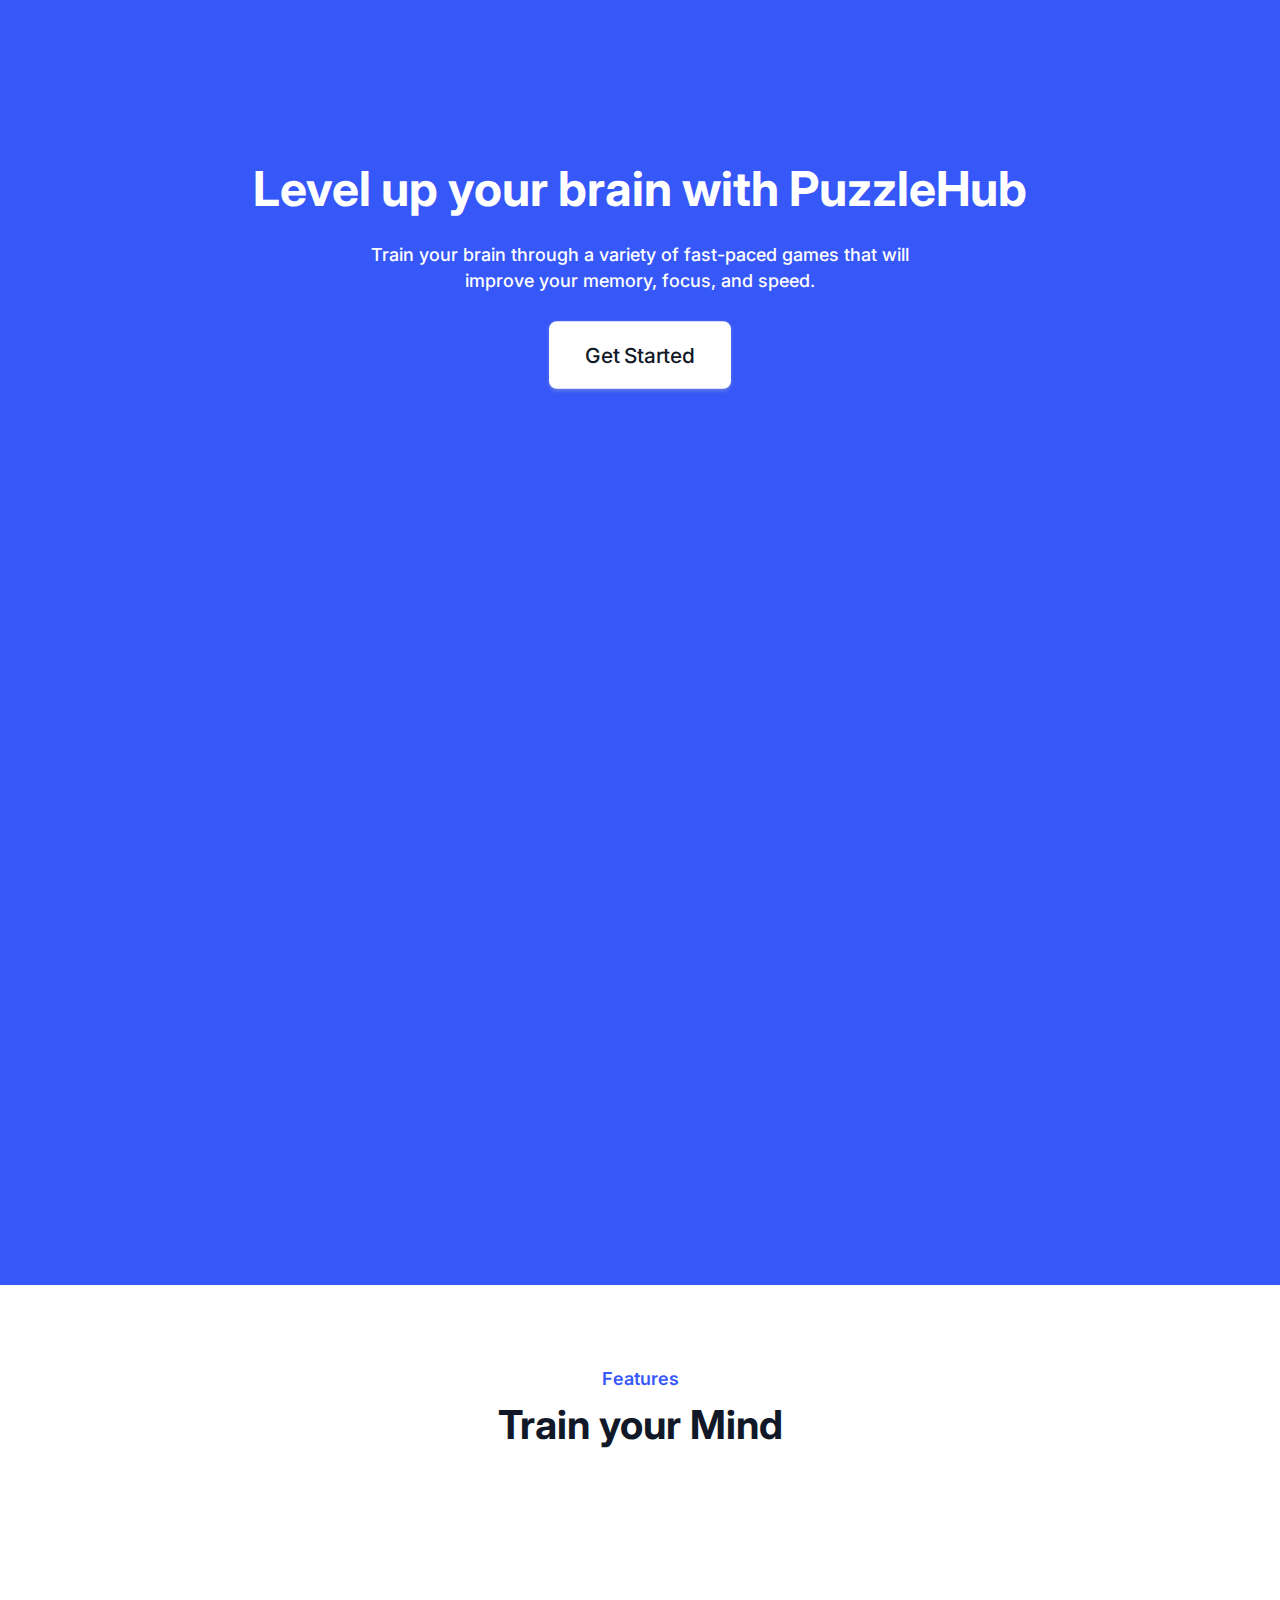
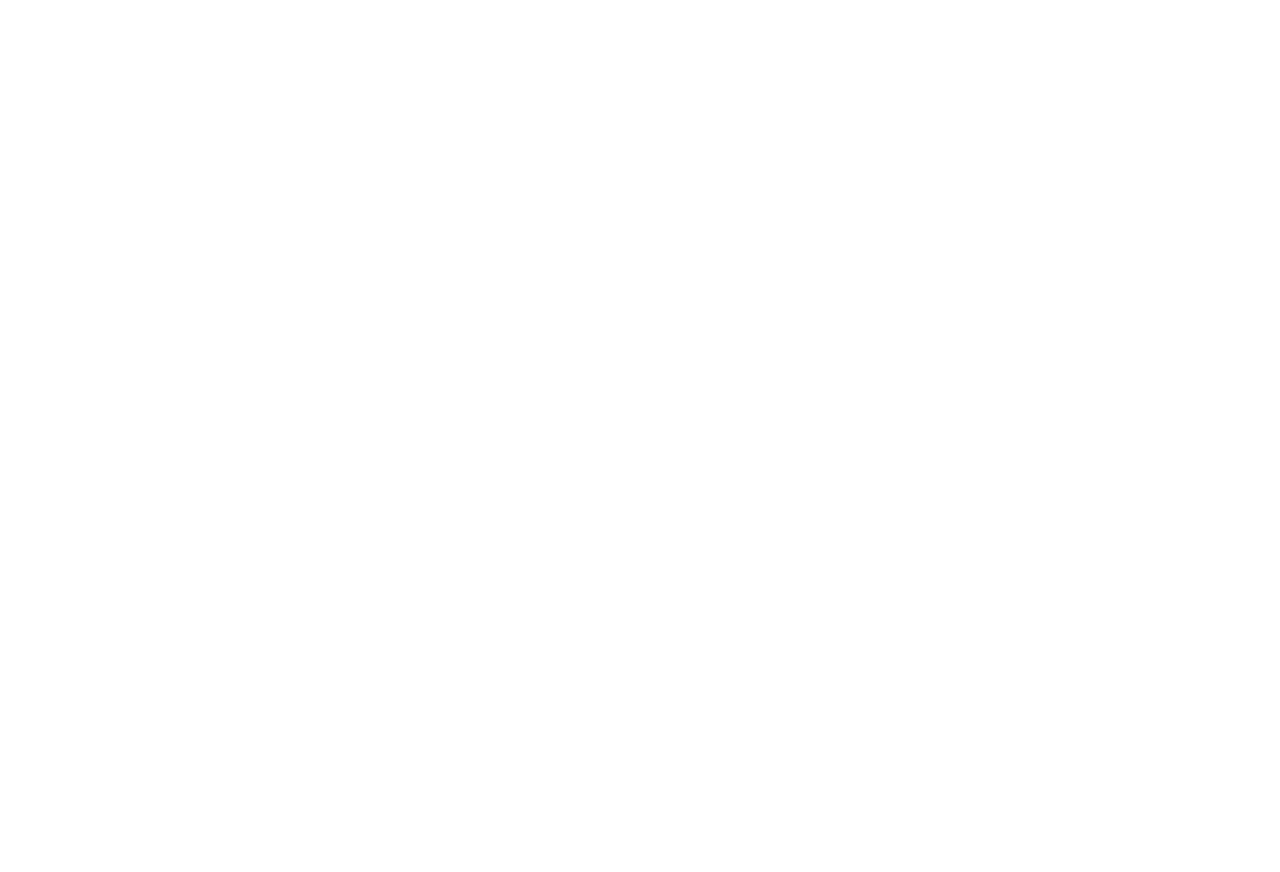
==== commit 87d22bf2: "Fixed text and homepage, play again button still needs fixing" ====
--- a/index.html
+++ b/index.html
@@ -24,245 +24,11 @@
   </head>
 
   <body>
-    <!-- ====== Navbar Section Start -->
-    <div
-      class="ud-header absolute left-0 top-0 z-40 flex w-full items-center bg-transparent"
-    >
-      <div class="container">
-        <div class="relative -mx-4 flex items-center justify-between">
-          <div class="w-60 max-w-full px-4">
-            <a href="index.html" class="navbar-logo block w-full py-5">
-              <img
-                src="assets/images/logo/logo-white.svg"
-                alt="logo"
-                class="header-logo w-full"
-              />
-            </a>
-          </div>
-          <div class="flex w-full items-center justify-between px-4">
-            <div>
-              <button
-                id="navbarToggler"
-                class="absolute right-4 top-1/2 block -translate-y-1/2 rounded-lg px-3 py-[6px] ring-primary focus:ring-2 lg:hidden"
-              >
-                <span
-                  class="relative my-[6px] block h-[2px] w-[30px] bg-white"
-                ></span>
-                <span
-                  class="relative my-[6px] block h-[2px] w-[30px] bg-white"
-                ></span>
-                <span
-                  class="relative my-[6px] block h-[2px] w-[30px] bg-white"
-                ></span>
-              </button>
-              <nav
-                id="navbarCollapse"
-                class="absolute right-4 top-full hidden w-full max-w-[250px] rounded-lg bg-white py-5 shadow-lg dark:bg-dark-2 lg:static lg:block lg:w-full lg:max-w-full lg:bg-transparent lg:px-4 lg:py-0 lg:shadow-none dark:lg:bg-transparent xl:px-6"
-              >
-                <ul class="blcok lg:flex 2xl:ml-20">
-                  <li class="group relative">
-                    <a
-                      href="#home"
-                      class="ud-menu-scroll mx-8 flex py-2 text-base font-medium text-dark group-hover:text-primary dark:text-white lg:mr-0 lg:inline-flex lg:px-0 lg:py-6 lg:text-white lg:group-hover:text-white lg:group-hover:opacity-70"
-                    >
-                      Home
-                    </a>
-                  </li>
-                  <li class="group relative">
-                    <a
-                      href="#about"
-                      class="ud-menu-scroll mx-8 flex py-2 text-base font-medium text-dark group-hover:text-primary dark:text-white lg:ml-7 lg:mr-0 lg:inline-flex lg:px-0 lg:py-6 lg:text-white lg:group-hover:text-white lg:group-hover:opacity-70 xl:ml-10"
-                    >
-                      About
-                    </a>
-                  </li>
-                  <li class="group relative">
-                    <a
-                      href="#pricing"
-                      class="ud-menu-scroll mx-8 flex py-2 text-base font-medium text-dark group-hover:text-primary dark:text-white lg:ml-7 lg:mr-0 lg:inline-flex lg:px-0 lg:py-6 lg:text-white lg:group-hover:text-white lg:group-hover:opacity-70 xl:ml-10"
-                    >
-                      Pricing
-                    </a>
-                  </li>
-                  <li class="group relative">
-                    <a
-                      href="#team"
-                      class="ud-menu-scroll mx-8 flex py-2 text-base font-medium text-dark group-hover:text-primary dark:text-white lg:ml-7 lg:mr-0 lg:inline-flex lg:px-0 lg:py-6 lg:text-white lg:group-hover:text-white lg:group-hover:opacity-70 xl:ml-10"
-                    >
-                      Team
-                    </a>
-                  </li>
-                  <li class="group relative">
-                    <a
-                      href="#contact"
-                      class="ud-menu-scroll mx-8 flex py-2 text-base font-medium text-dark group-hover:text-primary dark:text-white lg:ml-7 lg:mr-0 lg:inline-flex lg:px-0 lg:py-6 lg:text-white lg:group-hover:text-white lg:group-hover:opacity-70 xl:ml-10"
-                    >
-                      Contact
-                    </a>
-                  </li>
-                  <li class="group relative">
-                    <a
-                      href="blog-grids.html"
-                      class="ud-menu-scroll mx-8 flex py-2 text-base font-medium text-dark group-hover:text-primary dark:text-white lg:ml-7 lg:mr-0 lg:inline-flex lg:px-0 lg:py-6 lg:text-white lg:group-hover:text-white lg:group-hover:opacity-70 xl:ml-10"
-                    >
-                      Blog
-                    </a>
-                  </li>
-                  <li class="submenu-item group relative">
-                    <a
-                      href="javascript:void(0)"
-                      class="relative mx-8 flex items-center justify-between py-2 text-base font-medium text-dark group-hover:text-primary dark:text-white lg:ml-8 lg:mr-0 lg:inline-flex lg:py-6 lg:pl-0 lg:pr-4 lg:text-white lg:group-hover:text-white lg:group-hover:opacity-70 xl:ml-10"
-                    >
-                      Pages
-
-                      <svg
-                        class="ml-2 fill-current"
-                        width="16"
-                        height="20"
-                        viewBox="0 0 16 20"
-                        fill="none"
-                        xmlns="http://www.w3.org/2000/svg"
-                      >
-                        <path
-                          d="M7.99999 14.9C7.84999 14.9 7.72499 14.85 7.59999 14.75L1.84999 9.10005C1.62499 8.87505 1.62499 8.52505 1.84999 8.30005C2.07499 8.07505 2.42499 8.07505 2.64999 8.30005L7.99999 13.525L13.35 8.25005C13.575 8.02505 13.925 8.02505 14.15 8.25005C14.375 8.47505 14.375 8.82505 14.15 9.05005L8.39999 14.7C8.27499 14.825 8.14999 14.9 7.99999 14.9Z"
-                        />
-                      </svg>
-                    </a>
-                    <div
-                      class="submenu relative left-0 top-full hidden w-[250px] rounded-sm bg-white p-4 transition-[top] duration-300 group-hover:opacity-100 dark:bg-dark-2 lg:invisible lg:absolute lg:top-[110%] lg:block lg:opacity-0 lg:shadow-lg lg:group-hover:visible lg:group-hover:top-full"
-                    >
-                      <a
-                        href="about.html"
-                        class="block rounded px-4 py-[10px] text-sm text-body-color hover:text-primary dark:text-dark-6 dark:hover:text-primary"
-                      >
-                        About Page
-                      </a>
-                      <a
-                        href="pricing.html"
-                        class="block rounded px-4 py-[10px] text-sm text-body-color hover:text-primary dark:text-dark-6 dark:hover:text-primary"
-                      >
-                        Pricing Page
-                      </a>
-                      <a
-                        href="contact.html"
-                        class="block rounded px-4 py-[10px] text-sm text-body-color hover:text-primary dark:text-dark-6 dark:hover:text-primary"
-                      >
-                        Contact Page
-                      </a>
-                      <a
-                        href="blog-grids.html"
-                        class="block rounded px-4 py-[10px] text-sm text-body-color hover:text-primary dark:text-dark-6 dark:hover:text-primary"
-                      >
-                        Blog Grid Page
-                      </a>
-                      <a
-                        href="blog-details.html"
-                        class="block rounded px-4 py-[10px] text-sm text-body-color hover:text-primary dark:text-dark-6 dark:hover:text-primary"
-                      >
-                        Blog Details Page
-                      </a>
-                      <a
-                        href="404.html"
-                        class="block rounded px-4 py-[10px] text-sm text-body-color hover:text-primary dark:text-dark-6 dark:hover:text-primary"
-                      >
-                        404 Page
-                      </a>
-                    </div>
-                  </li>
-                </ul>
-              </nav>
-            </div>
-            <div class="flex items-center justify-end pr-16 lg:pr-0">
-              <label
-                for="themeSwitcher"
-                class="inline-flex cursor-pointer items-center"
-                aria-label="themeSwitcher"
-                name="themeSwitcher"
-              >
-                <input
-                  type="checkbox"
-                  name="themeSwitcher"
-                  id="themeSwitcher"
-                  class="sr-only"
-                />
-                <span class="block text-white dark:hidden">
-                  <svg
-                    class="fill-current"
-                    width="24"
-                    height="24"
-                    viewBox="0 0 24 24"
-                    fill="none"
-                    xmlns="http://www.w3.org/2000/svg"
-                  >
-                    <path
-                      d="M13.3125 1.50001C12.675 1.31251 12.0375 1.16251 11.3625 1.05001C10.875 0.975006 10.35 1.23751 10.1625 1.68751C9.93751 2.13751 10.05 2.70001 10.425 3.00001C13.0875 5.47501 14.0625 9.11251 12.975 12.525C11.775 16.3125 8.25001 18.975 4.16251 19.0875C3.63751 19.0875 3.22501 19.425 3.07501 19.9125C2.92501 20.4 3.15001 20.925 3.56251 21.1875C4.50001 21.75 5.43751 22.2 6.37501 22.5C7.46251 22.8375 8.58751 22.9875 9.71251 22.9875C11.625 22.9875 13.5 22.5 15.1875 21.5625C17.85 20.1 19.725 17.7375 20.55 14.8875C22.1625 9.26251 18.975 3.37501 13.3125 1.50001ZM18.9375 14.4C18.2625 16.8375 16.6125 18.825 14.4 20.0625C12.075 21.3375 9.41251 21.6 6.90001 20.85C6.63751 20.775 6.33751 20.6625 6.07501 20.55C10.05 19.7625 13.35 16.9125 14.5875 13.0125C15.675 9.56251 15 5.92501 12.7875 3.07501C17.5875 4.68751 20.2875 9.67501 18.9375 14.4Z"
-                    />
-                  </svg>
-                </span>
-                <span class="hidden text-white dark:block">
-                  <svg
-                    class="fill-current"
-                    width="24"
-                    height="24"
-                    viewBox="0 0 24 24"
-                    fill="none"
-                    xmlns="http://www.w3.org/2000/svg"
-                  >
-                    <g clip-path="url(#clip0_2172_3070)">
-                      <path
-                        d="M12 6.89999C9.18752 6.89999 6.90002 9.18749 6.90002 12C6.90002 14.8125 9.18752 17.1 12 17.1C14.8125 17.1 17.1 14.8125 17.1 12C17.1 9.18749 14.8125 6.89999 12 6.89999ZM12 15.4125C10.125 15.4125 8.58752 13.875 8.58752 12C8.58752 10.125 10.125 8.58749 12 8.58749C13.875 8.58749 15.4125 10.125 15.4125 12C15.4125 13.875 13.875 15.4125 12 15.4125Z"
-                      />
-                      <path
-                        d="M12 4.2375C12.45 4.2375 12.8625 3.8625 12.8625 3.375V1.5C12.8625 1.05 12.4875 0.637497 12 0.637497C11.55 0.637497 11.1375 1.0125 11.1375 1.5V3.4125C11.175 3.8625 11.55 4.2375 12 4.2375Z"
-                      />
-                      <path
-                        d="M12 19.7625C11.55 19.7625 11.1375 20.1375 11.1375 20.625V22.5C11.1375 22.95 11.5125 23.3625 12 23.3625C12.45 23.3625 12.8625 22.9875 12.8625 22.5V20.5875C12.8625 20.1375 12.45 19.7625 12 19.7625Z"
-                      />
-                      <path
-                        d="M18.1125 6.74999C18.3375 6.74999 18.5625 6.67499 18.7125 6.48749L19.9125 5.28749C20.25 4.94999 20.25 4.42499 19.9125 4.08749C19.575 3.74999 19.05 3.74999 18.7125 4.08749L17.5125 5.28749C17.175 5.62499 17.175 6.14999 17.5125 6.48749C17.6625 6.67499 17.8875 6.74999 18.1125 6.74999Z"
-                      />
-                      <path
-                        d="M5.32501 17.5125L4.12501 18.675C3.78751 19.0125 3.78751 19.5375 4.12501 19.875C4.27501 20.025 4.50001 20.1375 4.72501 20.1375C4.95001 20.1375 5.17501 20.0625 5.32501 19.875L6.52501 18.675C6.86251 18.3375 6.86251 17.8125 6.52501 17.475C6.18751 17.175 5.62501 17.175 5.32501 17.5125Z"
-                      />
-                      <path
-                        d="M22.5 11.175H20.5875C20.1375 11.175 19.725 11.55 19.725 12.0375C19.725 12.4875 20.1 12.9 20.5875 12.9H22.5C22.95 12.9 23.3625 12.525 23.3625 12.0375C23.3625 11.55 22.95 11.175 22.5 11.175Z"
-                      />
-                      <path
-                        d="M4.23751 12C4.23751 11.55 3.86251 11.1375 3.37501 11.1375H1.50001C1.05001 11.1375 0.637512 11.5125 0.637512 12C0.637512 12.45 1.01251 12.8625 1.50001 12.8625H3.41251C3.86251 12.8625 4.23751 12.45 4.23751 12Z"
-                      />
-                      <path
-                        d="M18.675 17.5125C18.3375 17.175 17.8125 17.175 17.475 17.5125C17.1375 17.85 17.1375 18.375 17.475 18.7125L18.675 19.9125C18.825 20.0625 19.05 20.175 19.275 20.175C19.5 20.175 19.725 20.1 19.875 19.9125C20.2125 19.575 20.2125 19.05 19.875 18.7125L18.675 17.5125Z"
-                      />
-                      <path
-                        d="M5.32501 4.125C4.98751 3.7875 4.46251 3.7875 4.12501 4.125C3.78751 4.4625 3.78751 4.9875 4.12501 5.325L5.32501 6.525C5.47501 6.675 5.70001 6.7875 5.92501 6.7875C6.15001 6.7875 6.37501 6.7125 6.52501 6.525C6.86251 6.1875 6.86251 5.6625 6.52501 5.325L5.32501 4.125Z"
-                      />
-                    </g>
-                    <defs>
-                      <clipPath id="clip0_2172_3070">
-                        <rect width="24" height="24" fill="white" />
-                      </clipPath>
-                    </defs>
-                  </svg>
-                </span>
-              </label>
-              <div class="hidden sm:flex">
-                <a
-                  href="signin.html"
-                  class="loginBtn px-[22px] py-2 text-base font-medium text-white hover:opacity-70"
-                >
-                  Sign In
-                </a>
-              </div>
-            </div>
-          </div>
-        </div>
-      </div>
-    </div>
-    <!-- ====== Navbar Section End -->
 
 <!-- ====== Hero Section Start -->
 <div
 id="home"
+style="padding-bottom: 50rem;"
 class="relative overflow-hidden bg-primary pt-[120px] md:pt-[130px] lg:pt-[160px]"
 >
 <div class="container">
@@ -289,6 +55,7 @@
           <li>
             <a
               id="getStartedButton"
+              style="transform:scale(1.3)"
               class="inline-flex items-center justify-center rounded-md bg-white px-7 py-[14px] text-center text-base font-medium text-dark shadow-1 transition duration-300 ease-in-out hover:bg-gray-2 hover:text-body-color"
             >
               Get Started
@@ -305,589 +72,14 @@
       >
         <div class="mt-16">
           <img
-            src="assets/images/hero/hero-image.jpg"
-            alt="hero"
+            src=""
+            alt=""
             class="mx-auto max-w-full rounded-t-xl rounded-tr-xl"
           />
         </div>
         <div class="absolute -left-9 bottom-0 z-[-1]">
-          <svg
-            width="134"
-            height="106"
-            viewBox="0 0 134 106"
-            fill="none"
-            xmlns="http://www.w3.org/2000/svg"
-          >
-            <circle
-              cx="1.66667"
-              cy="104"
-              r="1.66667"
-              transform="rotate(-90 1.66667 104)"
-              fill="white"
-            />
-            <circle
-              cx="16.3333"
-              cy="104"
-              r="1.66667"
-              transform="rotate(-90 16.3333 104)"
-              fill="white"
-            />
-            <circle
-              cx="31"
-              cy="104"
-              r="1.66667"
-              transform="rotate(-90 31 104)"
-              fill="white"
-            />
-            <circle
-              cx="45.6667"
-              cy="104"
-              r="1.66667"
-              transform="rotate(-90 45.6667 104)"
-              fill="white"
-            />
-            <circle
-              cx="60.3333"
-              cy="104"
-              r="1.66667"
-              transform="rotate(-90 60.3333 104)"
-              fill="white"
-            />
-            <circle
-              cx="88.6667"
-              cy="104"
-              r="1.66667"
-              transform="rotate(-90 88.6667 104)"
-              fill="white"
-            />
-            <circle
-              cx="117.667"
-              cy="104"
-              r="1.66667"
-              transform="rotate(-90 117.667 104)"
-              fill="white"
-            />
-            <circle
-              cx="74.6667"
-              cy="104"
-              r="1.66667"
-              transform="rotate(-90 74.6667 104)"
-              fill="white"
-            />
-            <circle
-              cx="103"
-              cy="104"
-              r="1.66667"
-              transform="rotate(-90 103 104)"
-              fill="white"
-            />
-            <circle
-              cx="132"
-              cy="104"
-              r="1.66667"
-              transform="rotate(-90 132 104)"
-              fill="white"
-            />
-            <circle
-              cx="1.66667"
-              cy="89.3333"
-              r="1.66667"
-              transform="rotate(-90 1.66667 89.3333)"
-              fill="white"
-            />
-            <circle
-              cx="16.3333"
-              cy="89.3333"
-              r="1.66667"
-              transform="rotate(-90 16.3333 89.3333)"
-              fill="white"
-            />
-            <circle
-              cx="31"
-              cy="89.3333"
-              r="1.66667"
-              transform="rotate(-90 31 89.3333)"
-              fill="white"
-            />
-            <circle
-              cx="45.6667"
-              cy="89.3333"
-              r="1.66667"
-              transform="rotate(-90 45.6667 89.3333)"
-              fill="white"
-            />
-            <circle
-              cx="60.3333"
-              cy="89.3338"
-              r="1.66667"
-              transform="rotate(-90 60.3333 89.3338)"
-              fill="white"
-            />
-            <circle
-              cx="88.6667"
-              cy="89.3338"
-              r="1.66667"
-              transform="rotate(-90 88.6667 89.3338)"
-              fill="white"
-            />
-            <circle
-              cx="117.667"
-              cy="89.3338"
-              r="1.66667"
-              transform="rotate(-90 117.667 89.3338)"
-              fill="white"
-            />
-            <circle
-              cx="74.6667"
-              cy="89.3338"
-              r="1.66667"
-              transform="rotate(-90 74.6667 89.3338)"
-              fill="white"
-            />
-            <circle
-              cx="103"
-              cy="89.3338"
-              r="1.66667"
-              transform="rotate(-90 103 89.3338)"
-              fill="white"
-            />
-            <circle
-              cx="132"
-              cy="89.3338"
-              r="1.66667"
-              transform="rotate(-90 132 89.3338)"
-              fill="white"
-            />
-            <circle
-              cx="1.66667"
-              cy="74.6673"
-              r="1.66667"
-              transform="rotate(-90 1.66667 74.6673)"
-              fill="white"
-            />
-            <circle
-              cx="1.66667"
-              cy="31.0003"
-              r="1.66667"
-              transform="rotate(-90 1.66667 31.0003)"
-              fill="white"
-            />
-            <circle
-              cx="16.3333"
-              cy="74.6668"
-              r="1.66667"
-              transform="rotate(-90 16.3333 74.6668)"
-              fill="white"
-            />
-            <circle
-              cx="16.3333"
-              cy="31.0003"
-              r="1.66667"
-              transform="rotate(-90 16.3333 31.0003)"
-              fill="white"
-            />
-            <circle
-              cx="31"
-              cy="74.6668"
-              r="1.66667"
-              transform="rotate(-90 31 74.6668)"
-              fill="white"
-            />
-            <circle
-              cx="31"
-              cy="31.0003"
-              r="1.66667"
-              transform="rotate(-90 31 31.0003)"
-              fill="white"
-            />
-            <circle
-              cx="45.6667"
-              cy="74.6668"
-              r="1.66667"
-              transform="rotate(-90 45.6667 74.6668)"
-              fill="white"
-            />
-            <circle
-              cx="45.6667"
-              cy="31.0003"
-              r="1.66667"
-              transform="rotate(-90 45.6667 31.0003)"
-              fill="white"
-            />
-            <circle
-              cx="60.3333"
-              cy="74.6668"
-              r="1.66667"
-              transform="rotate(-90 60.3333 74.6668)"
-              fill="white"
-            />
-            <circle
-              cx="60.3333"
-              cy="31.0001"
-              r="1.66667"
-              transform="rotate(-90 60.3333 31.0001)"
-              fill="white"
-            />
-            <circle
-              cx="88.6667"
-              cy="74.6668"
-              r="1.66667"
-              transform="rotate(-90 88.6667 74.6668)"
-              fill="white"
-            />
-            <circle
-              cx="88.6667"
-              cy="31.0001"
-              r="1.66667"
-              transform="rotate(-90 88.6667 31.0001)"
-              fill="white"
-            />
-            <circle
-              cx="117.667"
-              cy="74.6668"
-              r="1.66667"
-              transform="rotate(-90 117.667 74.6668)"
-              fill="white"
-            />
-            <circle
-              cx="117.667"
-              cy="31.0001"
-              r="1.66667"
-              transform="rotate(-90 117.667 31.0001)"
-              fill="white"
-            />
-            <circle
-              cx="74.6667"
-              cy="74.6668"
-              r="1.66667"
-              transform="rotate(-90 74.6667 74.6668)"
-              fill="white"
-            />
-            <circle
-              cx="74.6667"
-              cy="31.0001"
-              r="1.66667"
-              transform="rotate(-90 74.6667 31.0001)"
-              fill="white"
-            />
-            <circle
-              cx="103"
-              cy="74.6668"
-              r="1.66667"
-              transform="rotate(-90 103 74.6668)"
-              fill="white"
-            />
-            <circle
-              cx="103"
-              cy="31.0001"
-              r="1.66667"
-              transform="rotate(-90 103 31.0001)"
-              fill="white"
-            />
-            <circle
-              cx="132"
-              cy="74.6668"
-              r="1.66667"
-              transform="rotate(-90 132 74.6668)"
-              fill="white"
-            />
-            <circle
-              cx="132"
-              cy="31.0001"
-              r="1.66667"
-              transform="rotate(-90 132 31.0001)"
-              fill="white"
-            />
-            <circle
-              cx="1.66667"
-              cy="60.0003"
-              r="1.66667"
-              transform="rotate(-90 1.66667 60.0003)"
-              fill="white"
-            />
-            <circle
-              cx="1.66667"
-              cy="16.3336"
-              r="1.66667"
-              transform="rotate(-90 1.66667 16.3336)"
-              fill="white"
-            />
-            <circle
-              cx="16.3333"
-              cy="60.0003"
-              r="1.66667"
-              transform="rotate(-90 16.3333 60.0003)"
-              fill="white"
-            />
-            <circle
-              cx="16.3333"
-              cy="16.3336"
-              r="1.66667"
-              transform="rotate(-90 16.3333 16.3336)"
-              fill="white"
-            />
-            <circle
-              cx="31"
-              cy="60.0003"
-              r="1.66667"
-              transform="rotate(-90 31 60.0003)"
-              fill="white"
-            />
-            <circle
-              cx="31"
-              cy="16.3336"
-              r="1.66667"
-              transform="rotate(-90 31 16.3336)"
-              fill="white"
-            />
-            <circle
-              cx="45.6667"
-              cy="60.0003"
-              r="1.66667"
-              transform="rotate(-90 45.6667 60.0003)"
-              fill="white"
-            />
-            <circle
-              cx="45.6667"
-              cy="16.3336"
-              r="1.66667"
-              transform="rotate(-90 45.6667 16.3336)"
-              fill="white"
-            />
-            <circle
-              cx="60.3333"
-              cy="60.0003"
-              r="1.66667"
-              transform="rotate(-90 60.3333 60.0003)"
-              fill="white"
-            />
-            <circle
-              cx="60.3333"
-              cy="16.3336"
-              r="1.66667"
-              transform="rotate(-90 60.3333 16.3336)"
-              fill="white"
-            />
-            <circle
-              cx="88.6667"
-              cy="60.0003"
-              r="1.66667"
-              transform="rotate(-90 88.6667 60.0003)"
-              fill="white"
-            />
-            <circle
-              cx="88.6667"
-              cy="16.3336"
-              r="1.66667"
-              transform="rotate(-90 88.6667 16.3336)"
-              fill="white"
-            />
-            <circle
-              cx="117.667"
-              cy="60.0003"
-              r="1.66667"
-              transform="rotate(-90 117.667 60.0003)"
-              fill="white"
-            />
-            <circle
-              cx="117.667"
-              cy="16.3336"
-              r="1.66667"
-              transform="rotate(-90 117.667 16.3336)"
-              fill="white"
-            />
-            <circle
-              cx="74.6667"
-              cy="60.0003"
-              r="1.66667"
-              transform="rotate(-90 74.6667 60.0003)"
-              fill="white"
-            />
-            <circle
-              cx="74.6667"
-              cy="16.3336"
-              r="1.66667"
-              transform="rotate(-90 74.6667 16.3336)"
-              fill="white"
-            />
-            <circle
-              cx="103"
-              cy="60.0003"
-              r="1.66667"
-              transform="rotate(-90 103 60.0003)"
-              fill="white"
-            />
-            <circle
-              cx="103"
-              cy="16.3336"
-              r="1.66667"
-              transform="rotate(-90 103 16.3336)"
-              fill="white"
-            />
-            <circle
-              cx="132"
-              cy="60.0003"
-              r="1.66667"
-              transform="rotate(-90 132 60.0003)"
-              fill="white"
-            />
-            <circle
-              cx="132"
-              cy="16.3336"
-              r="1.66667"
-              transform="rotate(-90 132 16.3336)"
-              fill="white"
-            />
-            <circle
-              cx="1.66667"
-              cy="45.3336"
-              r="1.66667"
-              transform="rotate(-90 1.66667 45.3336)"
-              fill="white"
-            />
-            <circle
-              cx="1.66667"
-              cy="1.66683"
-              r="1.66667"
-              transform="rotate(-90 1.66667 1.66683)"
-              fill="white"
-            />
-            <circle
-              cx="16.3333"
-              cy="45.3336"
-              r="1.66667"
-              transform="rotate(-90 16.3333 45.3336)"
-              fill="white"
-            />
-            <circle
-              cx="16.3333"
-              cy="1.66683"
-              r="1.66667"
-              transform="rotate(-90 16.3333 1.66683)"
-              fill="white"
-            />
-            <circle
-              cx="31"
-              cy="45.3336"
-              r="1.66667"
-              transform="rotate(-90 31 45.3336)"
-              fill="white"
-            />
-            <circle
-              cx="31"
-              cy="1.66683"
-              r="1.66667"
-              transform="rotate(-90 31 1.66683)"
-              fill="white"
-            />
-            <circle
-              cx="45.6667"
-              cy="45.3336"
-              r="1.66667"
-              transform="rotate(-90 45.6667 45.3336)"
-              fill="white"
-            />
-            <circle
-              cx="45.6667"
-              cy="1.66683"
-              r="1.66667"
-              transform="rotate(-90 45.6667 1.66683)"
-              fill="white"
-            />
-            <circle
-              cx="60.3333"
-              cy="45.3338"
-              r="1.66667"
-              transform="rotate(-90 60.3333 45.3338)"
-              fill="white"
-            />
-            <circle
-              cx="60.3333"
-              cy="1.66707"
-              r="1.66667"
-              transform="rotate(-90 60.3333 1.66707)"
-              fill="white"
-            />
-            <circle
-              cx="88.6667"
-              cy="45.3338"
-              r="1.66667"
-              transform="rotate(-90 88.6667 45.3338)"
-              fill="white"
-            />
-            <circle
-              cx="88.6667"
-              cy="1.66707"
-              r="1.66667"
-              transform="rotate(-90 88.6667 1.66707)"
-              fill="white"
-            />
-            <circle
-              cx="117.667"
-              cy="45.3338"
-              r="1.66667"
-              transform="rotate(-90 117.667 45.3338)"
-              fill="white"
-            />
-            <circle
-              cx="117.667"
-              cy="1.66707"
-              r="1.66667"
-              transform="rotate(-90 117.667 1.66707)"
-              fill="white"
-            />
-            <circle
-              cx="74.6667"
-              cy="45.3338"
-              r="1.66667"
-              transform="rotate(-90 74.6667 45.3338)"
-              fill="white"
-            />
-            <circle
-              cx="74.6667"
-              cy="1.66707"
-              r="1.66667"
-              transform="rotate(-90 74.6667 1.66707)"
-              fill="white"
-            />
-            <circle
-              cx="103"
-              cy="45.3338"
-              r="1.66667"
-              transform="rotate(-90 103 45.3338)"
-              fill="white"
-            />
-            <circle
-              cx="103"
-              cy="1.66707"
-              r="1.66667"
-              transform="rotate(-90 103 1.66707)"
-              fill="white"
-            />
-            <circle
-              cx="132"
-              cy="45.3338"
-              r="1.66667"
-              transform="rotate(-90 132 45.3338)"
-              fill="white"
-            />
-            <circle
-              cx="132"
-              cy="1.66707"
-              r="1.66667"
-              transform="rotate(-90 132 1.66707)"
-              fill="white"
-            />
-          </svg>
         </div>
         <div class="absolute -right-6 -top-6 z-[-1]">
-          <svg
-            width="134"
-            height="106"
-            viewBox="0 0 134 106"
-            fill="none"
-            xmlns="http://www.w3.org/2000/svg"
-          >
             <circle
               cx="1.66667"
               cy="104"
@@ -1471,10 +663,6 @@
               >
               Train your Mind
               </h2>
-              <p class="text-base text-body-color dark:text-dark-6">
-                There are many variations of passages of Lorem Ipsum available
-                but the majority have suffered alteration in some form.
-              </p>
             </div>
           </div>
         </div>
@@ -2259,31 +1447,6 @@
     </a>
     <!-- ====== Back To Top End -->
 
-    <!-- ====== Made With Button Start -->
-    <a
-      target="_blank"
-      rel="nofollow noopener"
-      class="fixed bottom-8 left-4 z-[999] inline-flex items-center gap-[10px] rounded-lg bg-white px-[14px] py-2 shadow-2 dark:bg-dark-2 sm:left-9"
-      href="https://tailgrids.com/"
-    >
-      <span class="text-base font-medium text-dark-3 dark:text-dark-6">
-        Made with
-      </span>
-      <span class="block h-4 w-px bg-stroke dark:bg-dark-3"></span>
-      <span class="block w-full max-w-[88px]">
-        <img
-          src="./assets/images/brands/tailgrids.svg"
-          alt="tailgrids"
-          class="dark:hidden"
-        />
-        <img
-          src="./assets/images/brands/tailgrids-white.svg"
-          alt="tailgrids"
-          class="hidden dark:block"
-        />
-      </span>
-    </a>
-    <!-- ====== Made With Button End -->
 
     <!-- ====== All Scripts -->
 
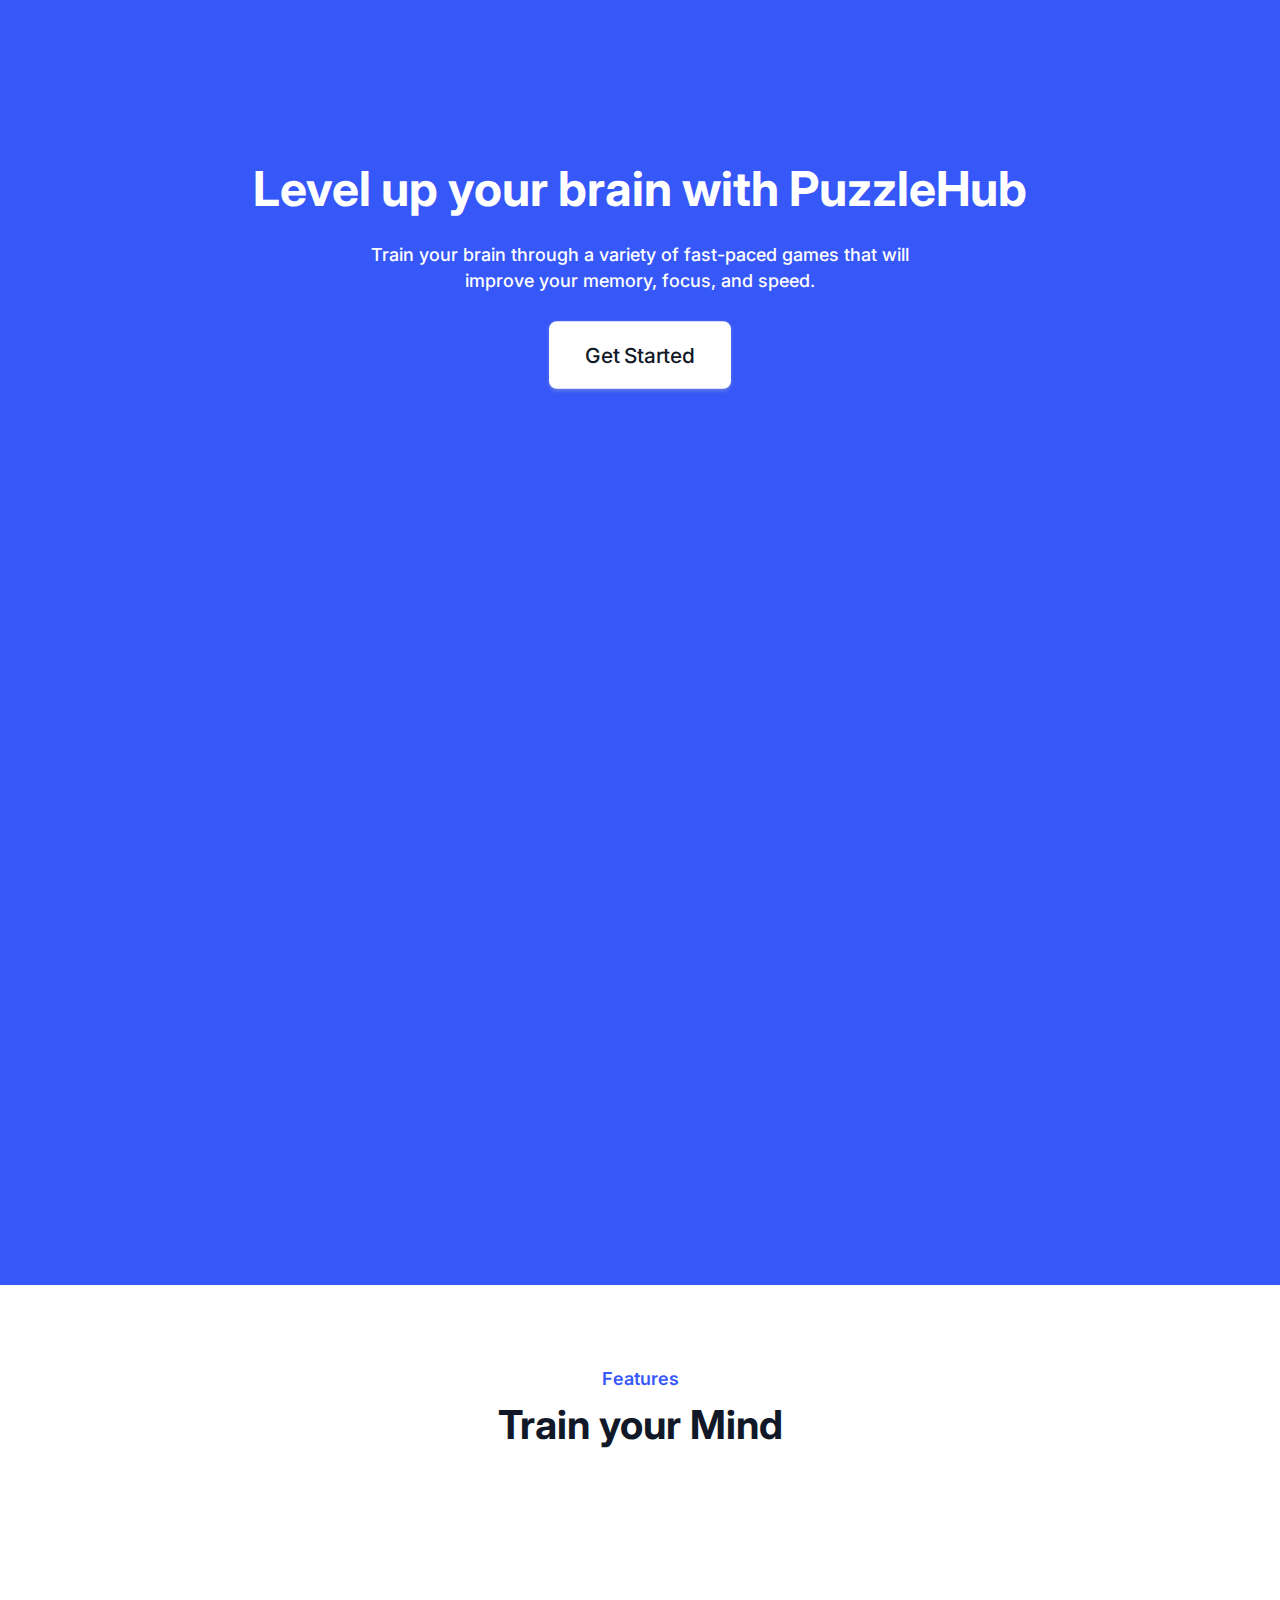
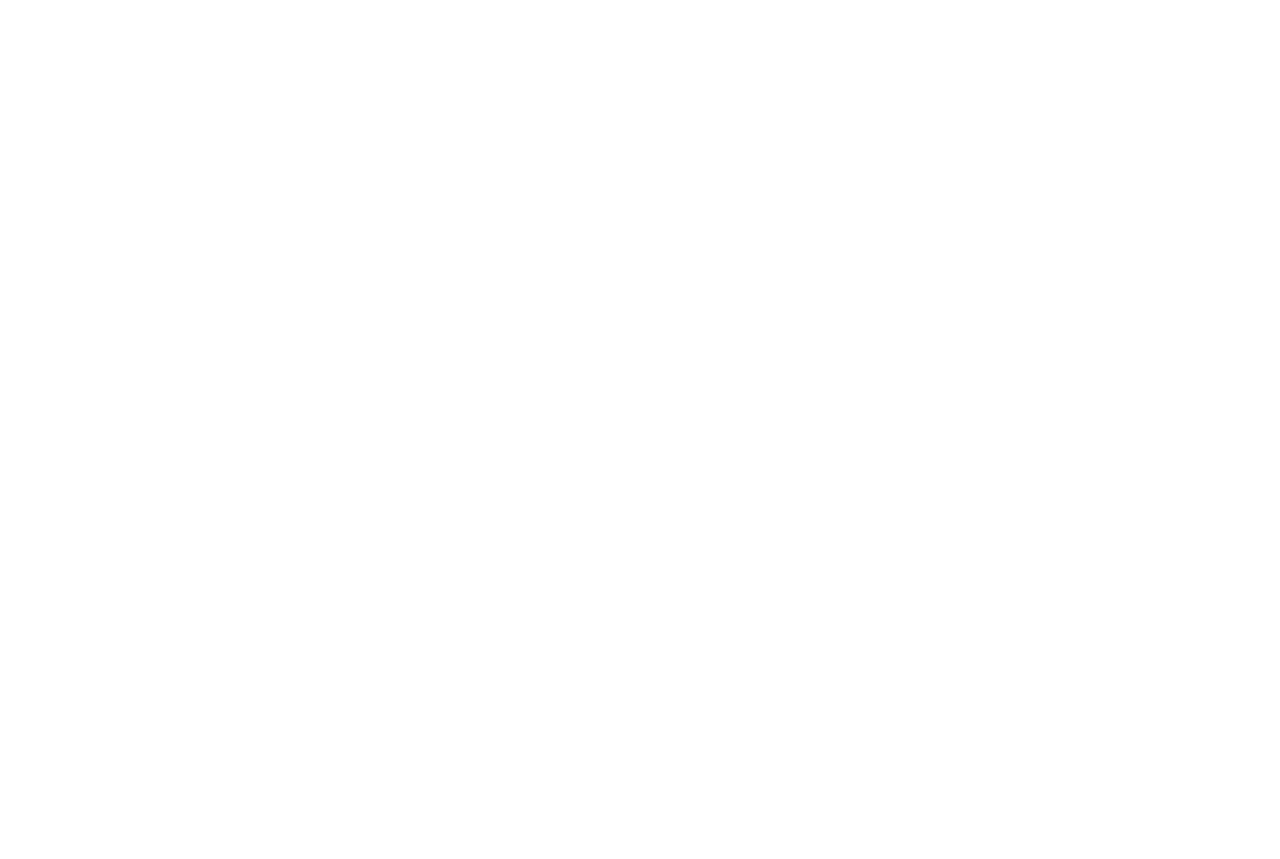
==== commit b8c28617: "Fixed index.html" ====
--- a/index.html
+++ b/index.html
@@ -1,11 +1,20 @@
 <!DOCTYPE html>
 <html lang="en" class="scroll-smooth">
   <head>
+    <!-- Google tag (gtag.js) -->
+<script async src="https://www.googletagmanager.com/gtag/js?id=G-B144LMEZN3"></script>
+<script>
+  window.dataLayer = window.dataLayer || [];
+  function gtag(){dataLayer.push(arguments);}
+  gtag('js', new Date());
+
+  gtag('config', 'G-B144LMEZN3');
+</script> 
     <meta charset="UTF-8" />
     <meta http-equiv="X-UA-Compatible" content="IE=edge" />
     <meta name="viewport" content="width=device-width, initial-scale=1.0" />
     <title>
-      Play | Free Tailwind CSS Template for Startup and SaaS By TailGrids
+      The Puzzle Hub
     </title>
     <link
       rel="shortcut icon"
@@ -875,10 +884,6 @@
                   class="max-w-full"
                 />
               </a>
-              <p class="mb-8 max-w-[270px] text-base text-gray-7">
-                We create digital experiences for brands and companies by using
-                technology.
-              </p>
               <div class="-mx-3 flex items-center">
                 <a
                   href="javascript:void(0)"
@@ -957,16 +962,16 @@
               </div>
             </div>
           </div>
-          <div class="w-full px-4 sm:w-1/2 md:w-1/2 lg:w-2/12 xl:w-2/12">
+          <div class="w-full px-4 sm:w-1/2 md:w-1/2 lg:w-3/12 xl:w-2/12">
             <div class="mb-10 w-full">
-              <h4 class="mb-9 text-lg font-semibold text-white">About Us</h4>
+              <h4 class="mb-9 text-lg font-semibold text-white"></h4>
               <ul>
                 <li>
                   <a
                     href="javascript:void(0)"
                     class="mb-3 inline-block text-base text-gray-7 hover:text-primary"
                   >
-                    Home
+                    
                   </a>
                 </li>
                 <li>
@@ -974,7 +979,7 @@
                     href="javascript:void(0)"
                     class="mb-3 inline-block text-base text-gray-7 hover:text-primary"
                   >
-                    Features
+                    
                   </a>
                 </li>
                 <li>
@@ -982,7 +987,7 @@
                     href="javascript:void(0)"
                     class="mb-3 inline-block text-base text-gray-7 hover:text-primary"
                   >
-                    About
+                    
                   </a>
                 </li>
                 <li>
@@ -990,129 +995,10 @@
                     href="javascript:void(0)"
                     class="mb-3 inline-block text-base text-gray-7 hover:text-primary"
                   >
-                    Testimonial
+                    
                   </a>
                 </li>
               </ul>
-            </div>
-          </div>
-          <div class="w-full px-4 sm:w-1/2 md:w-1/2 lg:w-3/12 xl:w-2/12">
-            <div class="mb-10 w-full">
-              <h4 class="mb-9 text-lg font-semibold text-white">Features</h4>
-              <ul>
-                <li>
-                  <a
-                    href="javascript:void(0)"
-                    class="mb-3 inline-block text-base text-gray-7 hover:text-primary"
-                  >
-                    How it works
-                  </a>
-                </li>
-                <li>
-                  <a
-                    href="javascript:void(0)"
-                    class="mb-3 inline-block text-base text-gray-7 hover:text-primary"
-                  >
-                    Privacy policy
-                  </a>
-                </li>
-                <li>
-                  <a
-                    href="javascript:void(0)"
-                    class="mb-3 inline-block text-base text-gray-7 hover:text-primary"
-                  >
-                    Terms of Service
-                  </a>
-                </li>
-                <li>
-                  <a
-                    href="javascript:void(0)"
-                    class="mb-3 inline-block text-base text-gray-7 hover:text-primary"
-                  >
-                    Refund policy
-                  </a>
-                </li>
-              </ul>
-            </div>
-          </div>
-          <div class="w-full px-4 sm:w-1/2 md:w-1/2 lg:w-3/12 xl:w-2/12">
-            <div class="mb-10 w-full">
-              <h4 class="mb-9 text-lg font-semibold text-white">
-                Our Products
-              </h4>
-              <ul>
-                <li>
-                  <a
-                    href="javascript:void(0)"
-                    class="mb-3 inline-block text-base text-gray-7 hover:text-primary"
-                  >
-                    LineIcons
-                  </a>
-                </li>
-                <li>
-                  <a
-                    href="javascript:void(0)"
-                    class="mb-3 inline-block text-base text-gray-7 hover:text-primary"
-                  >
-                    Ecommerce HTML
-                  </a>
-                </li>
-                <li>
-                  <a
-                    href="javascript:void(0)"
-                    class="mb-3 inline-block text-base text-gray-7 hover:text-primary"
-                  >
-                    TailAdmin
-                  </a>
-                </li>
-                <li>
-                  <a
-                    href="javascript:void(0)"
-                    class="mb-3 inline-block text-base text-gray-7 hover:text-primary"
-                  >
-                    PlainAdmin
-                  </a>
-                </li>
-              </ul>
-            </div>
-          </div>
-          <div class="w-full px-4 md:w-2/3 lg:w-6/12 xl:w-3/12">
-            <div class="mb-10 w-full">
-              <h4 class="mb-9 text-lg font-semibold text-white">Latest blog</h4>
-              <div class="flex flex-col gap-8">
-                <a
-                  href="blog-details.html"
-                  class="group flex items-center gap-[22px]"
-                >
-                  <div class="overflow-hidden rounded">
-                    <img
-                      src="./assets/images/blog/blog-footer-01.jpg"
-                      alt="blog"
-                    />
-                  </div>
-                  <span
-                    class="max-w-[180px] text-base text-gray-7 group-hover:text-white"
-                  >
-                    I think really important to design with...
-                  </span>
-                </a>
-                <a
-                  href="blog-details.html"
-                  class="group flex items-center gap-[22px]"
-                >
-                  <div class="overflow-hidden rounded">
-                    <img
-                      src="./assets/images/blog/blog-footer-02.jpg"
-                      alt="blog"
-                    />
-                  </div>
-                  <span
-                    class="max-w-[180px] text-base text-gray-7 group-hover:text-white"
-                  >
-                    Recognizing the need is the primary...
-                  </span>
-                </a>
-              </div>
             </div>
           </div>
         </div>
@@ -1152,15 +1038,8 @@
             <div class="w-full px-4 md:w-1/3 lg:w-1/2">
               <div class="my-1 flex justify-center md:justify-end">
                 <p class="text-base text-gray-7">
-                  Designed and Developed by
-                  <a
-                    href="https://tailgrids.com"
-                    rel="nofollow noopner"
-                    target="_blank"
-                    class="text-gray-1 hover:underline"
-                  >
-                    TailGrids and UIdeck
-                  </a>
+                  Designed and Developed by CherryTree and Tailgrids
+                    
                 </p>
               </div>
             </div>
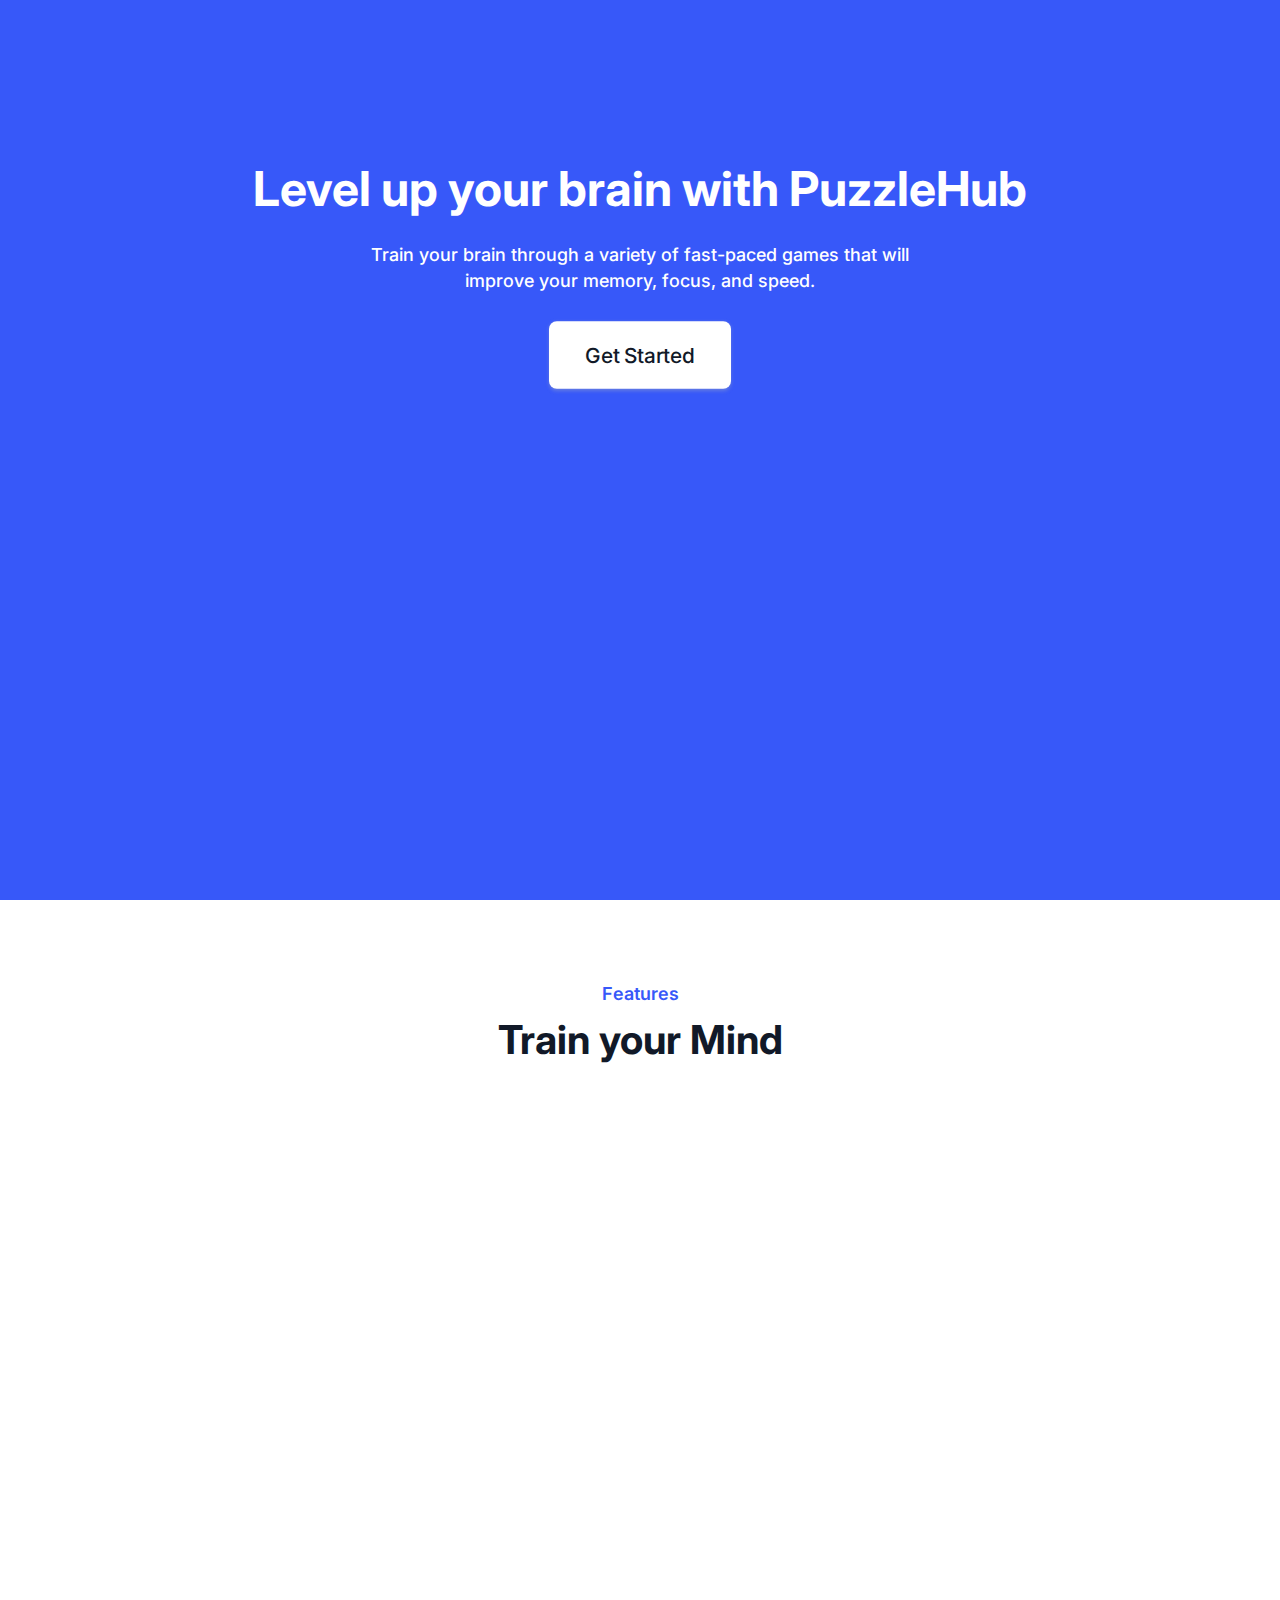
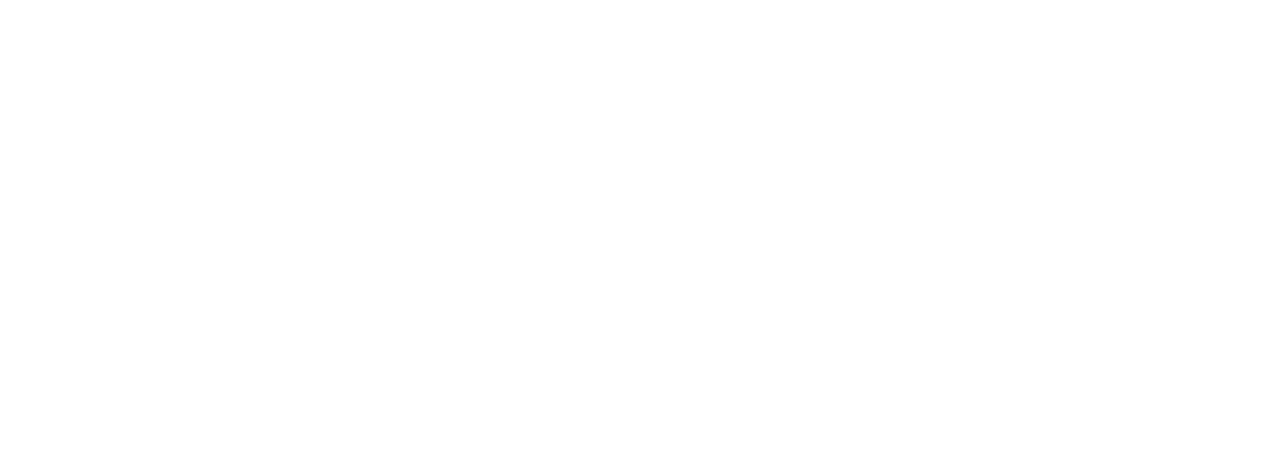
==== commit bc6b7ba3: "Fixed scaling issue on index page" ====
--- a/index.html
+++ b/index.html
@@ -37,7 +37,7 @@
 <!-- ====== Hero Section Start -->
 <div
 id="home"
-style="padding-bottom: 50rem;"
+style="height: 100vh;"
 class="relative overflow-hidden bg-primary pt-[120px] md:pt-[130px] lg:pt-[160px]"
 >
 <div class="container">
@@ -987,7 +987,6 @@
                     href="javascript:void(0)"
                     class="mb-3 inline-block text-base text-gray-7 hover:text-primary"
                   >
-                    
                   </a>
                 </li>
                 <li>
